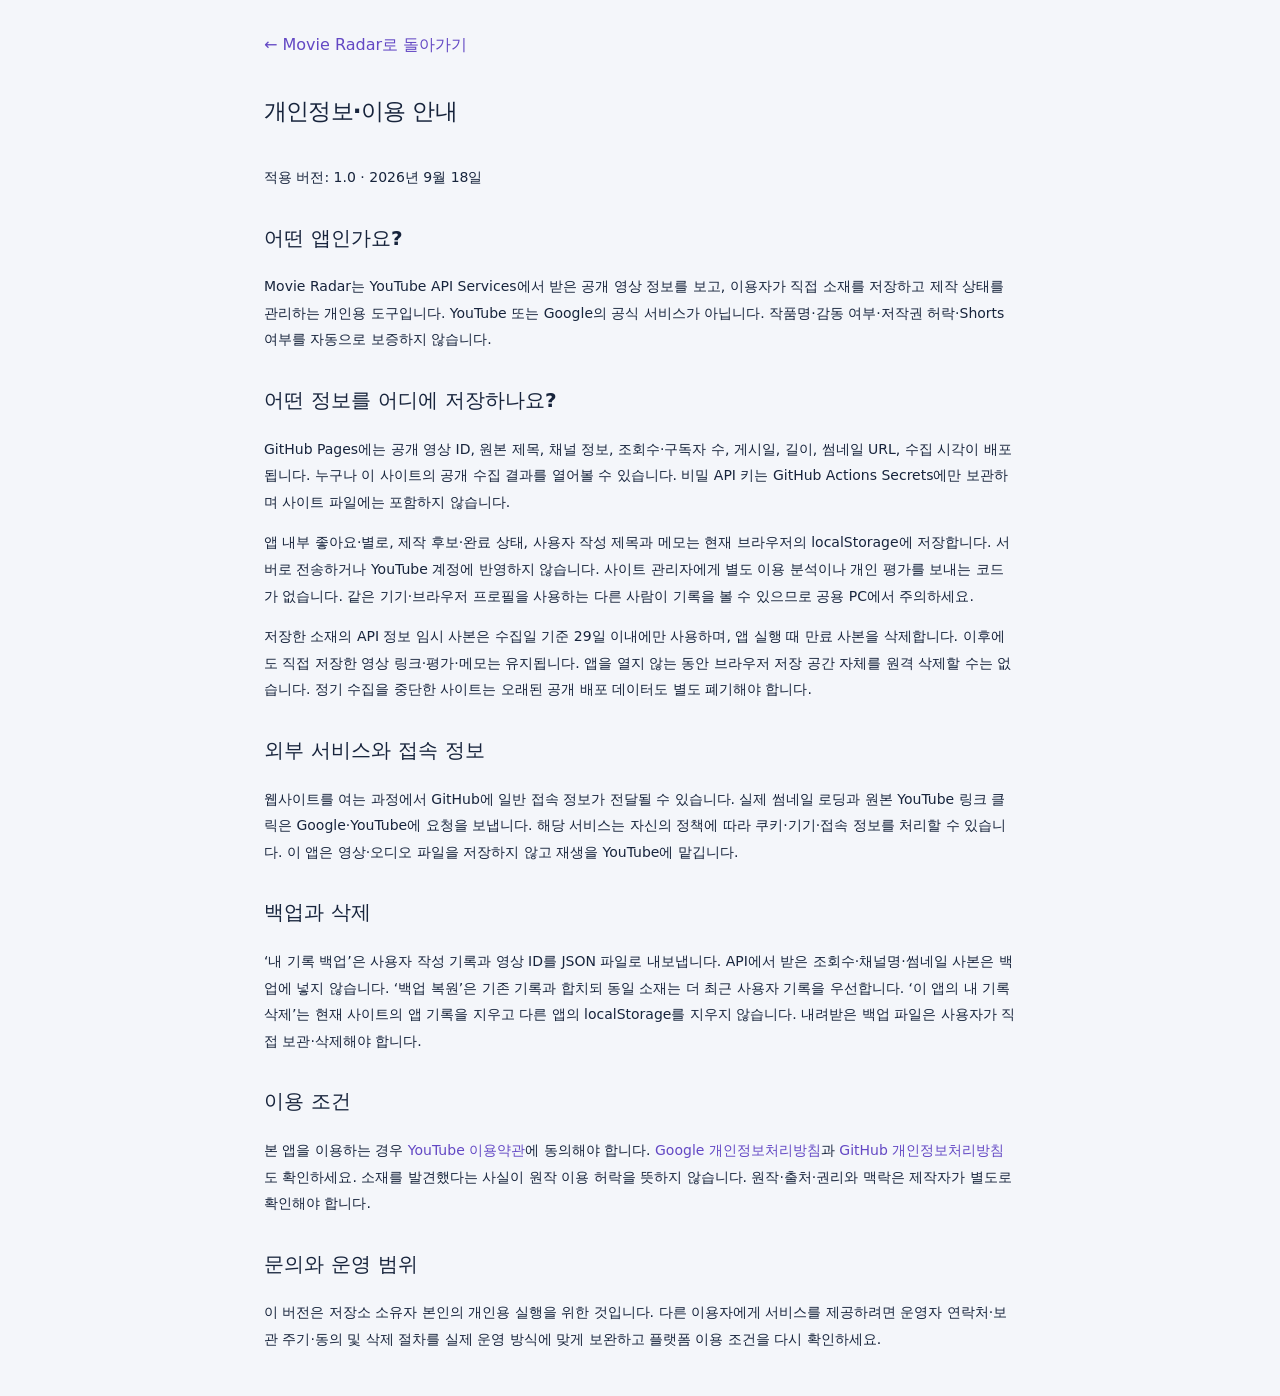
==== site/privacy.html @ 5ebae952 "Add files via upload" ====
<!doctype html><html lang="ko"><head><meta charset="utf-8"><meta name="viewport" content="width=device-width,initial-scale=1"><title>Movie Radar 개인정보·이용 안내</title><link rel="stylesheet" href="styles.css"></head><body><main class="privacy"><a href="./">← Movie Radar로 돌아가기</a><h1>개인정보·이용 안내</h1><p>적용 버전: 1.0 · 2026년 9월 18일</p><h2>어떤 앱인가요?</h2><p>Movie Radar는 YouTube API Services에서 받은 공개 영상 정보를 보고, 이용자가 직접 소재를 저장하고 제작 상태를 관리하는 개인용 도구입니다. YouTube 또는 Google의 공식 서비스가 아닙니다. 작품명·감동 여부·저작권 허락·Shorts 여부를 자동으로 보증하지 않습니다.</p><h2>어떤 정보를 어디에 저장하나요?</h2><p>GitHub Pages에는 공개 영상 ID, 원본 제목, 채널 정보, 조회수·구독자 수, 게시일, 길이, 썸네일 URL, 수집 시각이 배포됩니다. 누구나 이 사이트의 공개 수집 결과를 열어볼 수 있습니다. 비밀 API 키는 GitHub Actions Secrets에만 보관하며 사이트 파일에는 포함하지 않습니다.</p><p>앱 내부 좋아요·별로, 제작 후보·완료 상태, 사용자 작성 제목과 메모는 현재 브라우저의 localStorage에 저장합니다. 서버로 전송하거나 YouTube 계정에 반영하지 않습니다. 사이트 관리자에게 별도 이용 분석이나 개인 평가를 보내는 코드가 없습니다. 같은 기기·브라우저 프로필을 사용하는 다른 사람이 기록을 볼 수 있으므로 공용 PC에서 주의하세요.</p><p>저장한 소재의 API 정보 임시 사본은 수집일 기준 29일 이내에만 사용하며, 앱 실행 때 만료 사본을 삭제합니다. 이후에도 직접 저장한 영상 링크·평가·메모는 유지됩니다. 앱을 열지 않는 동안 브라우저 저장 공간 자체를 원격 삭제할 수는 없습니다. 정기 수집을 중단한 사이트는 오래된 공개 배포 데이터도 별도 폐기해야 합니다.</p><h2>외부 서비스와 접속 정보</h2><p>웹사이트를 여는 과정에서 GitHub에 일반 접속 정보가 전달될 수 있습니다. 실제 썸네일 로딩과 원본 YouTube 링크 클릭은 Google·YouTube에 요청을 보냅니다. 해당 서비스는 자신의 정책에 따라 쿠키·기기·접속 정보를 처리할 수 있습니다. 이 앱은 영상·오디오 파일을 저장하지 않고 재생을 YouTube에 맡깁니다.</p><h2>백업과 삭제</h2><p>‘내 기록 백업’은 사용자 작성 기록과 영상 ID를 JSON 파일로 내보냅니다. API에서 받은 조회수·채널명·썸네일 사본은 백업에 넣지 않습니다. ‘백업 복원’은 기존 기록과 합치되 동일 소재는 더 최근 사용자 기록을 우선합니다. ‘이 앱의 내 기록 삭제’는 현재 사이트의 앱 기록을 지우고 다른 앱의 localStorage를 지우지 않습니다. 내려받은 백업 파일은 사용자가 직접 보관·삭제해야 합니다.</p><h2>이용 조건</h2><p>본 앱을 이용하는 경우 <a href="https://www.youtube.com/t/terms">YouTube 이용약관</a>에 동의해야 합니다. <a href="https://policies.google.com/privacy">Google 개인정보처리방침</a>과 <a href="https://docs.github.com/en/site-policy/privacy-policies/github-general-privacy-statement">GitHub 개인정보처리방침</a>도 확인하세요. 소재를 발견했다는 사실이 원작 이용 허락을 뜻하지 않습니다. 원작·출처·권리와 맥락은 제작자가 별도로 확인해야 합니다.</p><h2>문의와 운영 범위</h2><p>이 버전은 저장소 소유자 본인의 개인용 실행을 위한 것입니다. 다른 이용자에게 서비스를 제공하려면 운영자 연락처·보관 주기·동의 및 삭제 절차를 실제 운영 방식에 맞게 보완하고 플랫폼 이용 조건을 다시 확인하세요.</p></main></body></html>
---- site/styles.css ----
:root{--ink:#17243c;--muted:#68758b;--line:#dee4ed;--bg:#f4f6fa;--purple:#7155d9;--dark:#15253b;--soft:#efeafb;--white:#fff;font-family:Inter,"Noto Sans KR","Malgun Gothic",system-ui,sans-serif;color:var(--ink);background:var(--bg);font-synthesis:none}*{box-sizing:border-box}body{margin:0}button,input,select,textarea{font:inherit}button,a,input,select,textarea{touch-action:manipulation}button{cursor:pointer;border:1px solid var(--line);background:white;border-radius:9px;padding:10px 14px;color:var(--ink);font-size:14px;font-weight:600}button:hover{border-color:var(--purple);background:#f5f1ff}button:focus-visible,a:focus-visible{outline:3px solid #b6a5f4;outline-offset:3px}button:disabled{cursor:not-allowed;opacity:.45}a{color:#6348c4;text-decoration:none}a:hover{text-decoration:underline}.primary{background:var(--purple);color:white;border-color:var(--purple)}.primary:hover{background:#6146c7;color:white}.quiet{background:transparent}.header{display:flex;justify-content:space-between;align-items:center;background:white;border-bottom:1px solid var(--line);padding:22px max(24px,calc((100vw - 1220px)/2));gap:16px}.brand{display:flex;gap:13px;align-items:center}.brandmark{font-size:27px;font-weight:900;color:var(--purple);letter-spacing:-3px;padding:10px;border-radius:12px;background:var(--soft)}.brandmark span{color:var(--ink)}h1{font-size:23px;margin:0;letter-spacing:-.8px}.brand p{font-size:12px;margin:4px 0 0;color:var(--muted)}.header-actions{display:flex;gap:12px;align-items:center}.pill{background:var(--soft);color:#6348c4;border-radius:30px;padding:7px 11px;font-size:12px;font-weight:700}.pill.live{background:#e6f5ee;color:#28624c}main{max-width:1268px;margin:0 auto;padding:30px 24px}.hero{display:flex;justify-content:space-between;align-items:center;background:var(--dark);color:white;padding:34px 36px;border-radius:18px;gap:24px}.eyebrow{font-size:11px;color:#c3b3fa;letter-spacing:2px;margin:0 0 13px;font-weight:700}.hero h2{font-size:30px;letter-spacing:-1px;margin:0 0 10px}.hero p:not(.eyebrow){color:#cbd4e4;font-size:14px;line-height:1.7;margin:0}.hero-note{border-left:1px solid #506076;padding-left:30px;min-width:235px;font-size:14px}.hero-note strong,.hero-note span{display:block}.hero-note span{color:#bfcce0;font-size:12px;margin-top:9px}.notice{font-size:13px;line-height:1.6;background:#fff5df;color:#715820;border:1px solid #efdfb5;border-radius:10px;padding:12px 16px;margin:18px 0}.notice:empty{display:none}.notice.error{background:#fff0f0;color:#9a3232;border-color:#f0caca}.tabs{display:flex;gap:8px;margin-top:26px;border-bottom:1px solid var(--line);overflow-x:auto;padding-bottom:14px}.tabs button{border:none;background:transparent;white-space:nowrap}.tabs button.active{background:var(--soft);color:#6244c0}.tabs b{display:inline-block;background:white;border-radius:20px;padding:2px 7px;margin-left:5px;font-size:12px}.toolbar{display:flex;align-items:end;gap:10px;flex-wrap:wrap;margin:22px 0}.toolbar label{font-size:11px;color:var(--muted)}.toolbar select{display:block;background:white;border:1px solid var(--line);border-radius:9px;padding:11px 9px;margin-top:5px;color:var(--ink);font-size:13px;height:42px}.search{flex:1;min-width:210px}.search input{width:100%;border:1px solid var(--line);border-radius:9px;background:white;padding:13px 14px;font-size:13px;height:42px}.toolbar button{height:42px}.sectionline{display:flex;align-items:center;justify-content:space-between;margin:24px 0 14px;gap:15px}.sectionline h3{font-size:17px;margin:0}.sectionline span{font-size:12px;color:var(--muted)}.grid{display:grid;grid-template-columns:repeat(3,minmax(0,1fr));gap:16px}.card{background:white;border:1px solid var(--line);border-radius:14px;overflow:hidden;min-width:0}.thumb{width:100%;aspect-ratio:16/9;display:flex;align-items:center;justify-content:center;background:#e7ebf2;position:relative}.thumb img{width:100%;height:100%;object-fit:contain}.thumb.empty{color:#697991;padding:20px;text-align:center;font-size:13px}.demo-art{width:100%;height:100%;display:flex;flex-direction:column;align-items:center;justify-content:center;background:#eae5f7;color:#705795;gap:13px}.demo-art b{font-size:44px;font-weight:400}.demo-art span{font-size:12px;letter-spacing:3px}.body{padding:18px}.meta{font-size:11px;color:var(--muted);display:flex;justify-content:space-between;gap:12px;align-items:start;margin-bottom:9px}.card h4{font-size:16px;line-height:1.55;margin:0 0 14px;overflow-wrap:anywhere}.stats{display:grid;grid-template-columns:repeat(3,1fr);gap:7px;border-top:1px solid #edf0f5;border-bottom:1px solid #edf0f5;padding:13px 0;margin-bottom:12px}.stats span{font-size:10px;color:var(--muted);display:block;line-height:1.6}.stats strong{font-size:16px;display:block;margin-top:2px;letter-spacing:-.5px}.reason{color:#7a6a93;background:#f6f3fb;padding:8px 10px;border-radius:7px;font-size:11px;line-height:1.6;margin:0 0 12px;overflow-wrap:anywhere}.mynote{border-left:3px solid #c3b2eb;padding-left:10px;white-space:pre-wrap;color:#54637a;font-size:12px;line-height:1.6;margin:10px 0}.card .buttons{display:flex;flex-wrap:wrap;gap:7px;align-items:center}.buttons button,.buttons a{font-size:12px;padding:9px 11px}.open-link{display:inline-block;border:1px solid var(--line);border-radius:8px;color:var(--ink)}.open-link:hover{background:#f5f1ff;text-decoration:none}.buttons .like{background:var(--soft);border-color:#dcd2f5;color:#6547c0}.subbuttons{margin-top:10px;display:flex;gap:12px;flex-wrap:wrap}.subbuttons button,.link{border:0;background:transparent;color:#7a8292;font-size:11px;padding:2px}.danger{color:#a74b4b}.review .card{display:grid;grid-template-columns:minmax(280px,42%) 1fr;max-width:950px;margin:auto}.review .thumb{aspect-ratio:9/12;height:100%;min-height:330px}.review .body{padding:28px}.review h4{font-size:23px;margin-top:10px}.review .stats strong{font-size:21px}.review .buttons button,.review .buttons a{font-size:14px;padding:12px}.review .stats{margin:20px 0}.review .reason{font-size:12px}.review .meta{font-size:12px}.empty-state{border:1px dashed #cdd5e1;background:white;padding:52px 24px;text-align:center;border-radius:14px;color:var(--muted)}.empty-state h3{color:var(--ink);font-size:20px}.pager{display:flex;gap:12px;justify-content:center;align-items:center;margin:25px 0;flex-wrap:wrap}.pager span{font-size:12px;color:var(--muted)}.storagebar{border-top:1px solid var(--line);border-bottom:1px solid var(--line);display:flex;justify-content:space-between;align-items:center;gap:18px;padding:23px 0;margin-top:32px}.storagebar strong{font-size:13px}.storagebar p{font-size:12px;color:var(--muted);margin:7px 0 0}.storagebar button{font-size:12px}.storagebar>div:last-child{display:flex;gap:8px;flex-shrink:0}footer{font-size:11px;color:var(--muted);line-height:1.8;padding:20px 0}footer p{margin:7px 0}footer a{color:#667389}.toast{position:fixed;bottom:24px;left:50%;transform:translateX(-50%);padding:15px 24px;background:var(--ink);color:white;box-shadow:0 8px 30px #0002;border-radius:12px;font-size:14px;z-index:100;max-width:90vw}.toast button{margin-left:12px;padding:5px 8px;font-size:12px}dialog{border:1px solid var(--line);border-radius:18px;max-width:min(530px,94vw);width:530px;padding:28px;color:var(--ink)}dialog::backdrop{background:#10203888}dialog h2{font-size:22px;margin-top:0}dialog p{font-size:13px;line-height:1.8;color:var(--muted)}dialog label{display:block;font-size:13px;margin:18px 0}dialog input,dialog textarea{display:block;width:100%;border:1px solid var(--line);border-radius:9px;padding:12px;margin-top:8px;resize:vertical;color:var(--ink);background:#fafbfe}.dialogbuttons{display:flex;justify-content:flex-end;gap:8px;margin-top:18px}.sr{position:absolute;clip:rect(0,0,0,0);width:1px;height:1px;overflow:hidden}.privacy{max-width:800px;line-height:1.9}.privacy h1{margin:30px 0}.privacy h2{font-size:20px;margin-top:28px}.privacy li,.privacy p{font-size:14px}@media(max-width:920px){.grid{grid-template-columns:repeat(2,minmax(0,1fr))}.hero-note{display:none}.review .card{grid-template-columns:minmax(220px,38%) 1fr}.review .body{padding:22px}.review h4{font-size:20px}}@media(max-width:630px){.header{padding:17px 16px;align-items:start}.header-actions{flex-direction:column;gap:6px;align-items:end}.header-actions button{font-size:11px;padding:7px}.brand p{font-size:10px}h1{font-size:20px}main{padding:18px 14px}.hero{padding:25px 22px}.hero h2{font-size:25px}.hero p:not(.eyebrow){font-size:12px}.grid{grid-template-columns:1fr}.review .card{display:block}.review .thumb{aspect-ratio:16/9;min-height:0;height:auto}.review .body{padding:18px}.review h4{font-size:19px}.toolbar{gap:8px}.search{flex-basis:100%}.toolbar button{font-size:12px}.storagebar{flex-direction:column;align-items:start}.sectionline{align-items:start}.sectionline span{text-align:right}.pager button{font-size:12px}.tabs button{font-size:13px;padding:10px}.notice{font-size:12px}.stats strong{font-size:18px}}
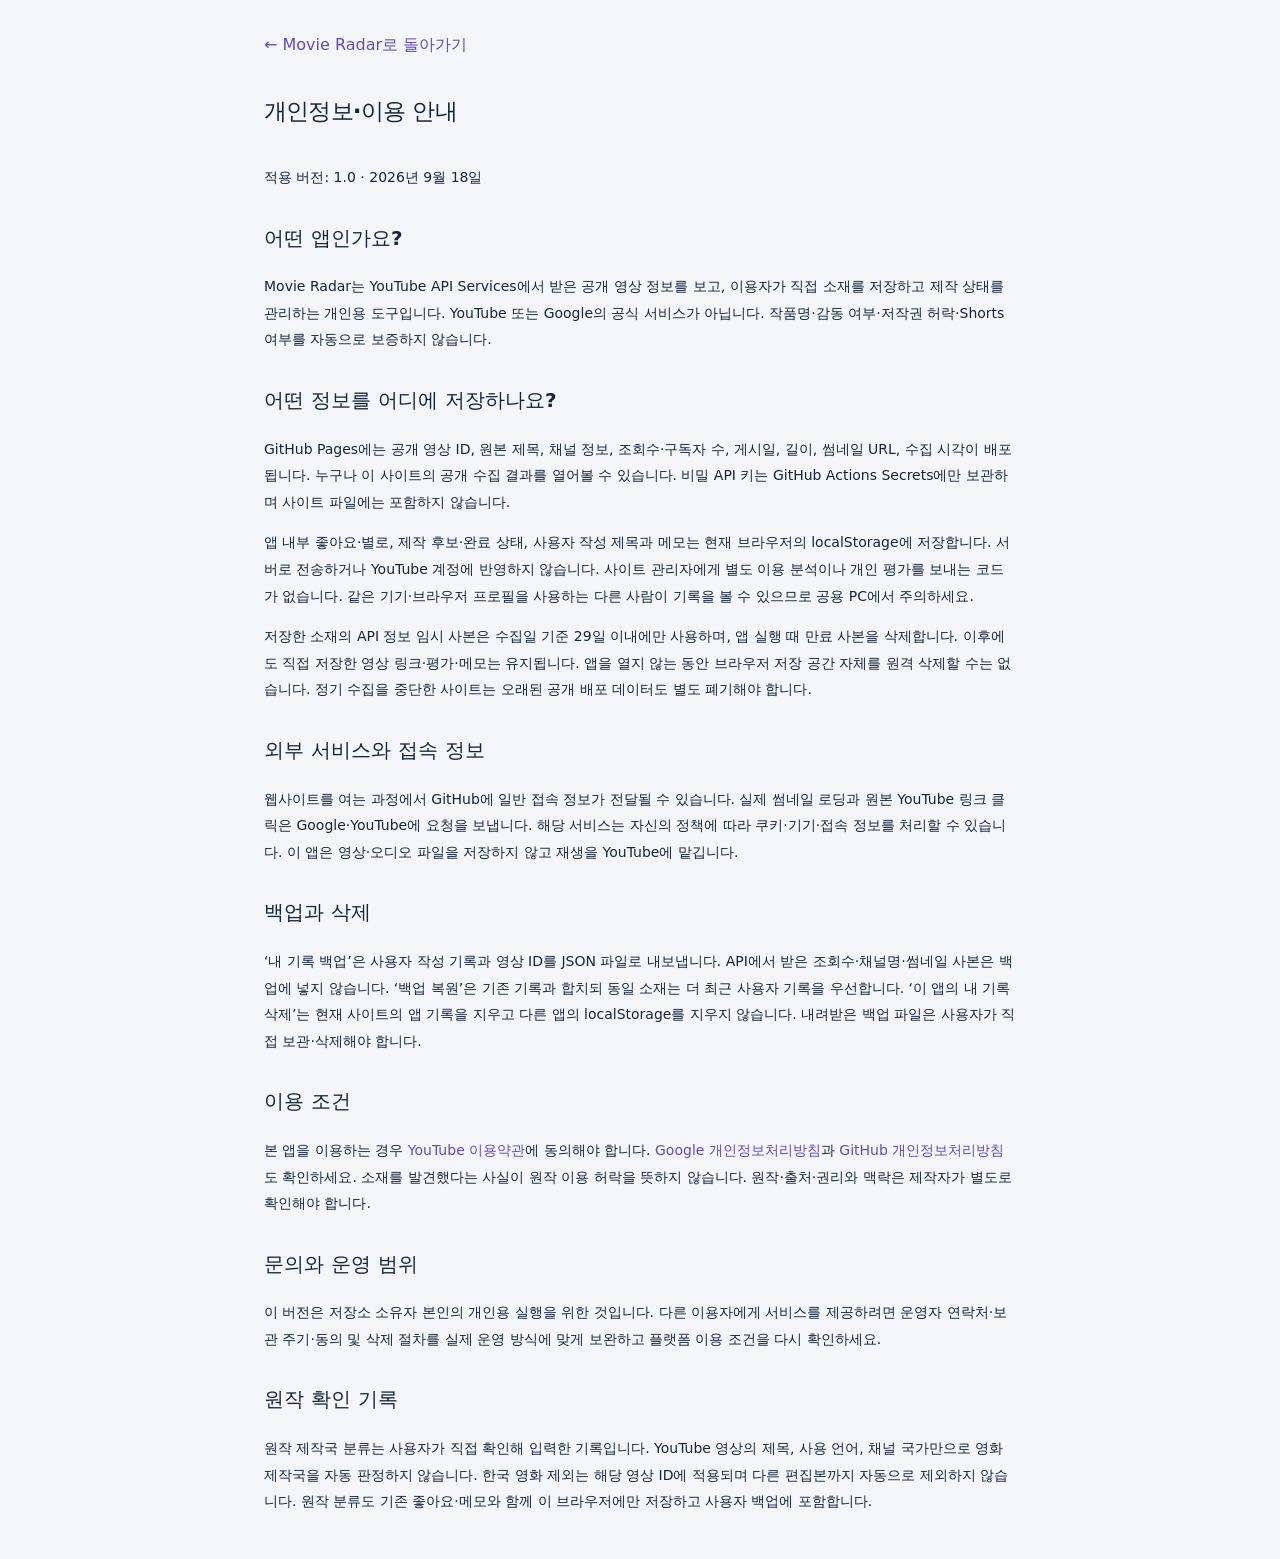
==== commit c6b25db1: "Update multilingual search and original review" ====
--- a/site/privacy.html
+++ b/site/privacy.html
@@ -1 +1 @@
-<!doctype html><html lang="ko"><head><meta charset="utf-8"><meta name="viewport" content="width=device-width,initial-scale=1"><title>Movie Radar 개인정보·이용 안내</title><link rel="stylesheet" href="styles.css"></head><body><main class="privacy"><a href="./">← Movie Radar로 돌아가기</a><h1>개인정보·이용 안내</h1><p>적용 버전: 1.0 · 2026년 9월 18일</p><h2>어떤 앱인가요?</h2><p>Movie Radar는 YouTube API Services에서 받은 공개 영상 정보를 보고, 이용자가 직접 소재를 저장하고 제작 상태를 관리하는 개인용 도구입니다. YouTube 또는 Google의 공식 서비스가 아닙니다. 작품명·감동 여부·저작권 허락·Shorts 여부를 자동으로 보증하지 않습니다.</p><h2>어떤 정보를 어디에 저장하나요?</h2><p>GitHub Pages에는 공개 영상 ID, 원본 제목, 채널 정보, 조회수·구독자 수, 게시일, 길이, 썸네일 URL, 수집 시각이 배포됩니다. 누구나 이 사이트의 공개 수집 결과를 열어볼 수 있습니다. 비밀 API 키는 GitHub Actions Secrets에만 보관하며 사이트 파일에는 포함하지 않습니다.</p><p>앱 내부 좋아요·별로, 제작 후보·완료 상태, 사용자 작성 제목과 메모는 현재 브라우저의 localStorage에 저장합니다. 서버로 전송하거나 YouTube 계정에 반영하지 않습니다. 사이트 관리자에게 별도 이용 분석이나 개인 평가를 보내는 코드가 없습니다. 같은 기기·브라우저 프로필을 사용하는 다른 사람이 기록을 볼 수 있으므로 공용 PC에서 주의하세요.</p><p>저장한 소재의 API 정보 임시 사본은 수집일 기준 29일 이내에만 사용하며, 앱 실행 때 만료 사본을 삭제합니다. 이후에도 직접 저장한 영상 링크·평가·메모는 유지됩니다. 앱을 열지 않는 동안 브라우저 저장 공간 자체를 원격 삭제할 수는 없습니다. 정기 수집을 중단한 사이트는 오래된 공개 배포 데이터도 별도 폐기해야 합니다.</p><h2>외부 서비스와 접속 정보</h2><p>웹사이트를 여는 과정에서 GitHub에 일반 접속 정보가 전달될 수 있습니다. 실제 썸네일 로딩과 원본 YouTube 링크 클릭은 Google·YouTube에 요청을 보냅니다. 해당 서비스는 자신의 정책에 따라 쿠키·기기·접속 정보를 처리할 수 있습니다. 이 앱은 영상·오디오 파일을 저장하지 않고 재생을 YouTube에 맡깁니다.</p><h2>백업과 삭제</h2><p>‘내 기록 백업’은 사용자 작성 기록과 영상 ID를 JSON 파일로 내보냅니다. API에서 받은 조회수·채널명·썸네일 사본은 백업에 넣지 않습니다. ‘백업 복원’은 기존 기록과 합치되 동일 소재는 더 최근 사용자 기록을 우선합니다. ‘이 앱의 내 기록 삭제’는 현재 사이트의 앱 기록을 지우고 다른 앱의 localStorage를 지우지 않습니다. 내려받은 백업 파일은 사용자가 직접 보관·삭제해야 합니다.</p><h2>이용 조건</h2><p>본 앱을 이용하는 경우 <a href="https://www.youtube.com/t/terms">YouTube 이용약관</a>에 동의해야 합니다. <a href="https://policies.google.com/privacy">Google 개인정보처리방침</a>과 <a href="https://docs.github.com/en/site-policy/privacy-policies/github-general-privacy-statement">GitHub 개인정보처리방침</a>도 확인하세요. 소재를 발견했다는 사실이 원작 이용 허락을 뜻하지 않습니다. 원작·출처·권리와 맥락은 제작자가 별도로 확인해야 합니다.</p><h2>문의와 운영 범위</h2><p>이 버전은 저장소 소유자 본인의 개인용 실행을 위한 것입니다. 다른 이용자에게 서비스를 제공하려면 운영자 연락처·보관 주기·동의 및 삭제 절차를 실제 운영 방식에 맞게 보완하고 플랫폼 이용 조건을 다시 확인하세요.</p></main></body></html>
+<!doctype html><html lang="ko"><head><meta charset="utf-8"><meta name="viewport" content="width=device-width,initial-scale=1"><title>Movie Radar 개인정보·이용 안내</title><link rel="stylesheet" href="styles.css"></head><body><main class="privacy"><a href="./">← Movie Radar로 돌아가기</a><h1>개인정보·이용 안내</h1><p>적용 버전: 1.0 · 2026년 9월 18일</p><h2>어떤 앱인가요?</h2><p>Movie Radar는 YouTube API Services에서 받은 공개 영상 정보를 보고, 이용자가 직접 소재를 저장하고 제작 상태를 관리하는 개인용 도구입니다. YouTube 또는 Google의 공식 서비스가 아닙니다. 작품명·감동 여부·저작권 허락·Shorts 여부를 자동으로 보증하지 않습니다.</p><h2>어떤 정보를 어디에 저장하나요?</h2><p>GitHub Pages에는 공개 영상 ID, 원본 제목, 채널 정보, 조회수·구독자 수, 게시일, 길이, 썸네일 URL, 수집 시각이 배포됩니다. 누구나 이 사이트의 공개 수집 결과를 열어볼 수 있습니다. 비밀 API 키는 GitHub Actions Secrets에만 보관하며 사이트 파일에는 포함하지 않습니다.</p><p>앱 내부 좋아요·별로, 제작 후보·완료 상태, 사용자 작성 제목과 메모는 현재 브라우저의 localStorage에 저장합니다. 서버로 전송하거나 YouTube 계정에 반영하지 않습니다. 사이트 관리자에게 별도 이용 분석이나 개인 평가를 보내는 코드가 없습니다. 같은 기기·브라우저 프로필을 사용하는 다른 사람이 기록을 볼 수 있으므로 공용 PC에서 주의하세요.</p><p>저장한 소재의 API 정보 임시 사본은 수집일 기준 29일 이내에만 사용하며, 앱 실행 때 만료 사본을 삭제합니다. 이후에도 직접 저장한 영상 링크·평가·메모는 유지됩니다. 앱을 열지 않는 동안 브라우저 저장 공간 자체를 원격 삭제할 수는 없습니다. 정기 수집을 중단한 사이트는 오래된 공개 배포 데이터도 별도 폐기해야 합니다.</p><h2>외부 서비스와 접속 정보</h2><p>웹사이트를 여는 과정에서 GitHub에 일반 접속 정보가 전달될 수 있습니다. 실제 썸네일 로딩과 원본 YouTube 링크 클릭은 Google·YouTube에 요청을 보냅니다. 해당 서비스는 자신의 정책에 따라 쿠키·기기·접속 정보를 처리할 수 있습니다. 이 앱은 영상·오디오 파일을 저장하지 않고 재생을 YouTube에 맡깁니다.</p><h2>백업과 삭제</h2><p>‘내 기록 백업’은 사용자 작성 기록과 영상 ID를 JSON 파일로 내보냅니다. API에서 받은 조회수·채널명·썸네일 사본은 백업에 넣지 않습니다. ‘백업 복원’은 기존 기록과 합치되 동일 소재는 더 최근 사용자 기록을 우선합니다. ‘이 앱의 내 기록 삭제’는 현재 사이트의 앱 기록을 지우고 다른 앱의 localStorage를 지우지 않습니다. 내려받은 백업 파일은 사용자가 직접 보관·삭제해야 합니다.</p><h2>이용 조건</h2><p>본 앱을 이용하는 경우 <a href="https://www.youtube.com/t/terms">YouTube 이용약관</a>에 동의해야 합니다. <a href="https://policies.google.com/privacy">Google 개인정보처리방침</a>과 <a href="https://docs.github.com/en/site-policy/privacy-policies/github-general-privacy-statement">GitHub 개인정보처리방침</a>도 확인하세요. 소재를 발견했다는 사실이 원작 이용 허락을 뜻하지 않습니다. 원작·출처·권리와 맥락은 제작자가 별도로 확인해야 합니다.</p><h2>문의와 운영 범위</h2><p>이 버전은 저장소 소유자 본인의 개인용 실행을 위한 것입니다. 다른 이용자에게 서비스를 제공하려면 운영자 연락처·보관 주기·동의 및 삭제 절차를 실제 운영 방식에 맞게 보완하고 플랫폼 이용 조건을 다시 확인하세요.</p><h2>원작 확인 기록</h2><p>원작 제작국 분류는 사용자가 직접 확인해 입력한 기록입니다. YouTube 영상의 제목, 사용 언어, 채널 국가만으로 영화 제작국을 자동 판정하지 않습니다. 한국 영화 제외는 해당 영상 ID에 적용되며 다른 편집본까지 자동으로 제외하지 않습니다. 원작 분류도 기존 좋아요·메모와 함께 이 브라우저에만 저장하고 사용자 백업에 포함합니다.</p></main></body></html>
--- a/site/styles.css
+++ b/site/styles.css
@@ -1 +1,7 @@
 :root{--ink:#17243c;--muted:#68758b;--line:#dee4ed;--bg:#f4f6fa;--purple:#7155d9;--dark:#15253b;--soft:#efeafb;--white:#fff;font-family:Inter,"Noto Sans KR","Malgun Gothic",system-ui,sans-serif;color:var(--ink);background:var(--bg);font-synthesis:none}*{box-sizing:border-box}body{margin:0}button,input,select,textarea{font:inherit}button,a,input,select,textarea{touch-action:manipulation}button{cursor:pointer;border:1px solid var(--line);background:white;border-radius:9px;padding:10px 14px;color:var(--ink);font-size:14px;font-weight:600}button:hover{border-color:var(--purple);background:#f5f1ff}button:focus-visible,a:focus-visible{outline:3px solid #b6a5f4;outline-offset:3px}button:disabled{cursor:not-allowed;opacity:.45}a{color:#6348c4;text-decoration:none}a:hover{text-decoration:underline}.primary{background:var(--purple);color:white;border-color:var(--purple)}.primary:hover{background:#6146c7;color:white}.quiet{background:transparent}.header{display:flex;justify-content:space-between;align-items:center;background:white;border-bottom:1px solid var(--line);padding:22px max(24px,calc((100vw - 1220px)/2));gap:16px}.brand{display:flex;gap:13px;align-items:center}.brandmark{font-size:27px;font-weight:900;color:var(--purple);letter-spacing:-3px;padding:10px;border-radius:12px;background:var(--soft)}.brandmark span{color:var(--ink)}h1{font-size:23px;margin:0;letter-spacing:-.8px}.brand p{font-size:12px;margin:4px 0 0;color:var(--muted)}.header-actions{display:flex;gap:12px;align-items:center}.pill{background:var(--soft);color:#6348c4;border-radius:30px;padding:7px 11px;font-size:12px;font-weight:700}.pill.live{background:#e6f5ee;color:#28624c}main{max-width:1268px;margin:0 auto;padding:30px 24px}.hero{display:flex;justify-content:space-between;align-items:center;background:var(--dark);color:white;padding:34px 36px;border-radius:18px;gap:24px}.eyebrow{font-size:11px;color:#c3b3fa;letter-spacing:2px;margin:0 0 13px;font-weight:700}.hero h2{font-size:30px;letter-spacing:-1px;margin:0 0 10px}.hero p:not(.eyebrow){color:#cbd4e4;font-size:14px;line-height:1.7;margin:0}.hero-note{border-left:1px solid #506076;padding-left:30px;min-width:235px;font-size:14px}.hero-note strong,.hero-note span{display:block}.hero-note span{color:#bfcce0;font-size:12px;margin-top:9px}.notice{font-size:13px;line-height:1.6;background:#fff5df;color:#715820;border:1px solid #efdfb5;border-radius:10px;padding:12px 16px;margin:18px 0}.notice:empty{display:none}.notice.error{background:#fff0f0;color:#9a3232;border-color:#f0caca}.tabs{display:flex;gap:8px;margin-top:26px;border-bottom:1px solid var(--line);overflow-x:auto;padding-bottom:14px}.tabs button{border:none;background:transparent;white-space:nowrap}.tabs button.active{background:var(--soft);color:#6244c0}.tabs b{display:inline-block;background:white;border-radius:20px;padding:2px 7px;margin-left:5px;font-size:12px}.toolbar{display:flex;align-items:end;gap:10px;flex-wrap:wrap;margin:22px 0}.toolbar label{font-size:11px;color:var(--muted)}.toolbar select{display:block;background:white;border:1px solid var(--line);border-radius:9px;padding:11px 9px;margin-top:5px;color:var(--ink);font-size:13px;height:42px}.search{flex:1;min-width:210px}.search input{width:100%;border:1px solid var(--line);border-radius:9px;background:white;padding:13px 14px;font-size:13px;height:42px}.toolbar button{height:42px}.sectionline{display:flex;align-items:center;justify-content:space-between;margin:24px 0 14px;gap:15px}.sectionline h3{font-size:17px;margin:0}.sectionline span{font-size:12px;color:var(--muted)}.grid{display:grid;grid-template-columns:repeat(3,minmax(0,1fr));gap:16px}.card{background:white;border:1px solid var(--line);border-radius:14px;overflow:hidden;min-width:0}.thumb{width:100%;aspect-ratio:16/9;display:flex;align-items:center;justify-content:center;background:#e7ebf2;position:relative}.thumb img{width:100%;height:100%;object-fit:contain}.thumb.empty{color:#697991;padding:20px;text-align:center;font-size:13px}.demo-art{width:100%;height:100%;display:flex;flex-direction:column;align-items:center;justify-content:center;background:#eae5f7;color:#705795;gap:13px}.demo-art b{font-size:44px;font-weight:400}.demo-art span{font-size:12px;letter-spacing:3px}.body{padding:18px}.meta{font-size:11px;color:var(--muted);display:flex;justify-content:space-between;gap:12px;align-items:start;margin-bottom:9px}.card h4{font-size:16px;line-height:1.55;margin:0 0 14px;overflow-wrap:anywhere}.stats{display:grid;grid-template-columns:repeat(3,1fr);gap:7px;border-top:1px solid #edf0f5;border-bottom:1px solid #edf0f5;padding:13px 0;margin-bottom:12px}.stats span{font-size:10px;color:var(--muted);display:block;line-height:1.6}.stats strong{font-size:16px;display:block;margin-top:2px;letter-spacing:-.5px}.reason{color:#7a6a93;background:#f6f3fb;padding:8px 10px;border-radius:7px;font-size:11px;line-height:1.6;margin:0 0 12px;overflow-wrap:anywhere}.mynote{border-left:3px solid #c3b2eb;padding-left:10px;white-space:pre-wrap;color:#54637a;font-size:12px;line-height:1.6;margin:10px 0}.card .buttons{display:flex;flex-wrap:wrap;gap:7px;align-items:center}.buttons button,.buttons a{font-size:12px;padding:9px 11px}.open-link{display:inline-block;border:1px solid var(--line);border-radius:8px;color:var(--ink)}.open-link:hover{background:#f5f1ff;text-decoration:none}.buttons .like{background:var(--soft);border-color:#dcd2f5;color:#6547c0}.subbuttons{margin-top:10px;display:flex;gap:12px;flex-wrap:wrap}.subbuttons button,.link{border:0;background:transparent;color:#7a8292;font-size:11px;padding:2px}.danger{color:#a74b4b}.review .card{display:grid;grid-template-columns:minmax(280px,42%) 1fr;max-width:950px;margin:auto}.review .thumb{aspect-ratio:9/12;height:100%;min-height:330px}.review .body{padding:28px}.review h4{font-size:23px;margin-top:10px}.review .stats strong{font-size:21px}.review .buttons button,.review .buttons a{font-size:14px;padding:12px}.review .stats{margin:20px 0}.review .reason{font-size:12px}.review .meta{font-size:12px}.empty-state{border:1px dashed #cdd5e1;background:white;padding:52px 24px;text-align:center;border-radius:14px;color:var(--muted)}.empty-state h3{color:var(--ink);font-size:20px}.pager{display:flex;gap:12px;justify-content:center;align-items:center;margin:25px 0;flex-wrap:wrap}.pager span{font-size:12px;color:var(--muted)}.storagebar{border-top:1px solid var(--line);border-bottom:1px solid var(--line);display:flex;justify-content:space-between;align-items:center;gap:18px;padding:23px 0;margin-top:32px}.storagebar strong{font-size:13px}.storagebar p{font-size:12px;color:var(--muted);margin:7px 0 0}.storagebar button{font-size:12px}.storagebar>div:last-child{display:flex;gap:8px;flex-shrink:0}footer{font-size:11px;color:var(--muted);line-height:1.8;padding:20px 0}footer p{margin:7px 0}footer a{color:#667389}.toast{position:fixed;bottom:24px;left:50%;transform:translateX(-50%);padding:15px 24px;background:var(--ink);color:white;box-shadow:0 8px 30px #0002;border-radius:12px;font-size:14px;z-index:100;max-width:90vw}.toast button{margin-left:12px;padding:5px 8px;font-size:12px}dialog{border:1px solid var(--line);border-radius:18px;max-width:min(530px,94vw);width:530px;padding:28px;color:var(--ink)}dialog::backdrop{background:#10203888}dialog h2{font-size:22px;margin-top:0}dialog p{font-size:13px;line-height:1.8;color:var(--muted)}dialog label{display:block;font-size:13px;margin:18px 0}dialog input,dialog textarea{display:block;width:100%;border:1px solid var(--line);border-radius:9px;padding:12px;margin-top:8px;resize:vertical;color:var(--ink);background:#fafbfe}.dialogbuttons{display:flex;justify-content:flex-end;gap:8px;margin-top:18px}.sr{position:absolute;clip:rect(0,0,0,0);width:1px;height:1px;overflow:hidden}.privacy{max-width:800px;line-height:1.9}.privacy h1{margin:30px 0}.privacy h2{font-size:20px;margin-top:28px}.privacy li,.privacy p{font-size:14px}@media(max-width:920px){.grid{grid-template-columns:repeat(2,minmax(0,1fr))}.hero-note{display:none}.review .card{grid-template-columns:minmax(220px,38%) 1fr}.review .body{padding:22px}.review h4{font-size:20px}}@media(max-width:630px){.header{padding:17px 16px;align-items:start}.header-actions{flex-direction:column;gap:6px;align-items:end}.header-actions button{font-size:11px;padding:7px}.brand p{font-size:10px}h1{font-size:20px}main{padding:18px 14px}.hero{padding:25px 22px}.hero h2{font-size:25px}.hero p:not(.eyebrow){font-size:12px}.grid{grid-template-columns:1fr}.review .card{display:block}.review .thumb{aspect-ratio:16/9;min-height:0;height:auto}.review .body{padding:18px}.review h4{font-size:19px}.toolbar{gap:8px}.search{flex-basis:100%}.toolbar button{font-size:12px}.storagebar{flex-direction:column;align-items:start}.sectionline{align-items:start}.sectionline span{text-align:right}.pager button{font-size:12px}.tabs button{font-size:13px;padding:10px}.notice{font-size:12px}.stats strong{font-size:18px}}
+
+/* v1.1: explicit original-country review */
+.origin-box{border:1px solid #ead9ab;background:#fffaf0;border-radius:8px;padding:10px 12px;margin:12px 0;line-height:1.5;font-size:12px}
+.origin-box strong{display:block}.origin-box p{margin:5px 0;color:#68758b}
+.origin-box.non_korean{border-color:#b7d8c8;background:#f0f9f4}.origin-box.korean{border-color:#e5babb;background:#fff5f5}
+.origin-actions{display:flex;gap:7px;flex-wrap:wrap;margin-top:7px}.origin-actions button{font-size:11px;padding:7px 9px}
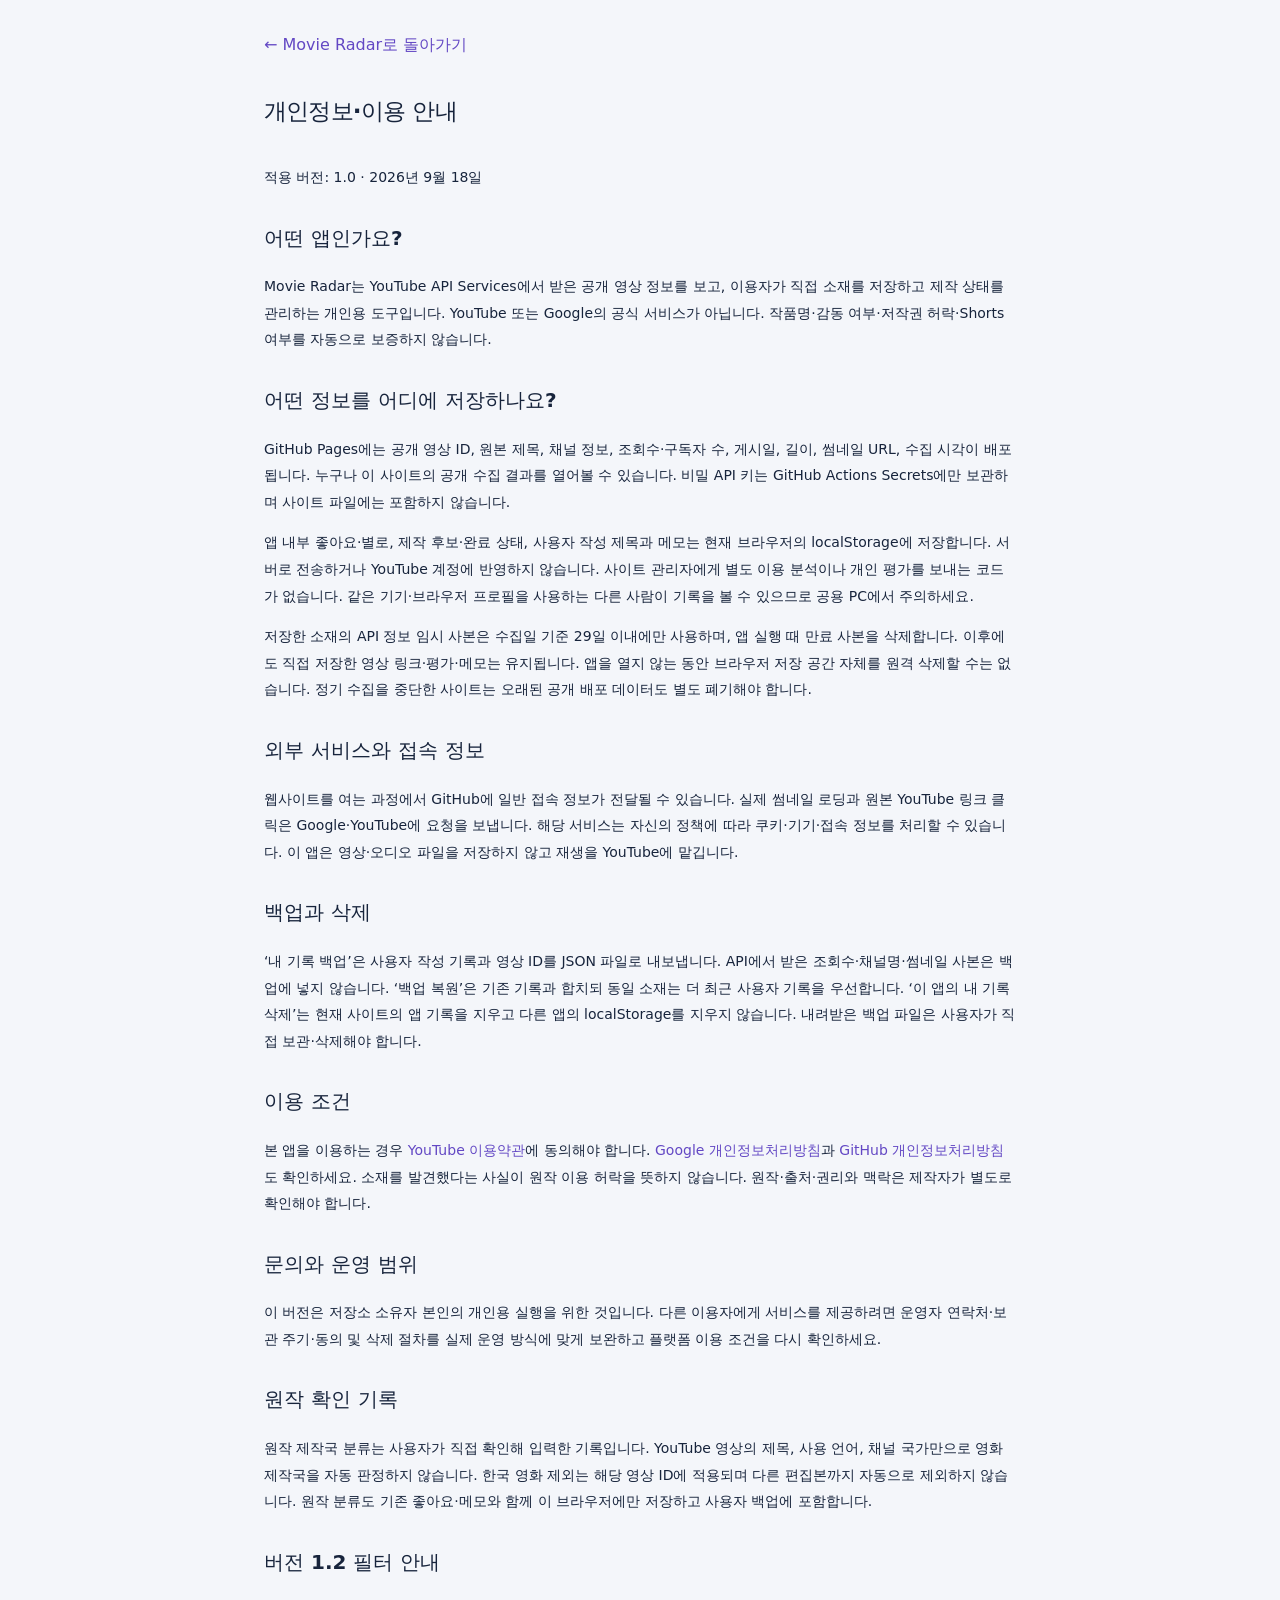
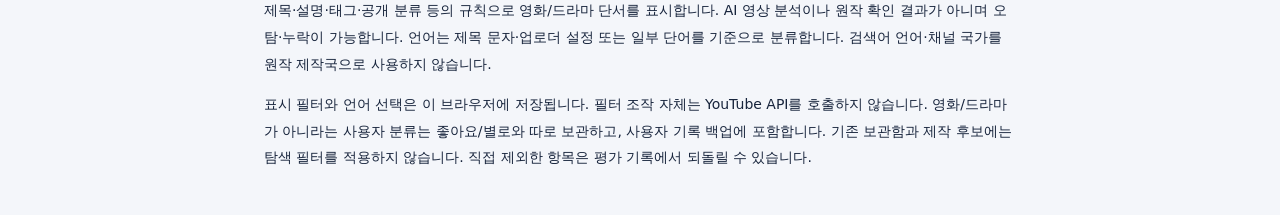
==== commit 2e20bfbc: "Update Movie Radar to 1.2 filters" ====
--- a/site/privacy.html
+++ b/site/privacy.html
@@ -1 +1 @@
-<!doctype html><html lang="ko"><head><meta charset="utf-8"><meta name="viewport" content="width=device-width,initial-scale=1"><title>Movie Radar 개인정보·이용 안내</title><link rel="stylesheet" href="styles.css"></head><body><main class="privacy"><a href="./">← Movie Radar로 돌아가기</a><h1>개인정보·이용 안내</h1><p>적용 버전: 1.0 · 2026년 9월 18일</p><h2>어떤 앱인가요?</h2><p>Movie Radar는 YouTube API Services에서 받은 공개 영상 정보를 보고, 이용자가 직접 소재를 저장하고 제작 상태를 관리하는 개인용 도구입니다. YouTube 또는 Google의 공식 서비스가 아닙니다. 작품명·감동 여부·저작권 허락·Shorts 여부를 자동으로 보증하지 않습니다.</p><h2>어떤 정보를 어디에 저장하나요?</h2><p>GitHub Pages에는 공개 영상 ID, 원본 제목, 채널 정보, 조회수·구독자 수, 게시일, 길이, 썸네일 URL, 수집 시각이 배포됩니다. 누구나 이 사이트의 공개 수집 결과를 열어볼 수 있습니다. 비밀 API 키는 GitHub Actions Secrets에만 보관하며 사이트 파일에는 포함하지 않습니다.</p><p>앱 내부 좋아요·별로, 제작 후보·완료 상태, 사용자 작성 제목과 메모는 현재 브라우저의 localStorage에 저장합니다. 서버로 전송하거나 YouTube 계정에 반영하지 않습니다. 사이트 관리자에게 별도 이용 분석이나 개인 평가를 보내는 코드가 없습니다. 같은 기기·브라우저 프로필을 사용하는 다른 사람이 기록을 볼 수 있으므로 공용 PC에서 주의하세요.</p><p>저장한 소재의 API 정보 임시 사본은 수집일 기준 29일 이내에만 사용하며, 앱 실행 때 만료 사본을 삭제합니다. 이후에도 직접 저장한 영상 링크·평가·메모는 유지됩니다. 앱을 열지 않는 동안 브라우저 저장 공간 자체를 원격 삭제할 수는 없습니다. 정기 수집을 중단한 사이트는 오래된 공개 배포 데이터도 별도 폐기해야 합니다.</p><h2>외부 서비스와 접속 정보</h2><p>웹사이트를 여는 과정에서 GitHub에 일반 접속 정보가 전달될 수 있습니다. 실제 썸네일 로딩과 원본 YouTube 링크 클릭은 Google·YouTube에 요청을 보냅니다. 해당 서비스는 자신의 정책에 따라 쿠키·기기·접속 정보를 처리할 수 있습니다. 이 앱은 영상·오디오 파일을 저장하지 않고 재생을 YouTube에 맡깁니다.</p><h2>백업과 삭제</h2><p>‘내 기록 백업’은 사용자 작성 기록과 영상 ID를 JSON 파일로 내보냅니다. API에서 받은 조회수·채널명·썸네일 사본은 백업에 넣지 않습니다. ‘백업 복원’은 기존 기록과 합치되 동일 소재는 더 최근 사용자 기록을 우선합니다. ‘이 앱의 내 기록 삭제’는 현재 사이트의 앱 기록을 지우고 다른 앱의 localStorage를 지우지 않습니다. 내려받은 백업 파일은 사용자가 직접 보관·삭제해야 합니다.</p><h2>이용 조건</h2><p>본 앱을 이용하는 경우 <a href="https://www.youtube.com/t/terms">YouTube 이용약관</a>에 동의해야 합니다. <a href="https://policies.google.com/privacy">Google 개인정보처리방침</a>과 <a href="https://docs.github.com/en/site-policy/privacy-policies/github-general-privacy-statement">GitHub 개인정보처리방침</a>도 확인하세요. 소재를 발견했다는 사실이 원작 이용 허락을 뜻하지 않습니다. 원작·출처·권리와 맥락은 제작자가 별도로 확인해야 합니다.</p><h2>문의와 운영 범위</h2><p>이 버전은 저장소 소유자 본인의 개인용 실행을 위한 것입니다. 다른 이용자에게 서비스를 제공하려면 운영자 연락처·보관 주기·동의 및 삭제 절차를 실제 운영 방식에 맞게 보완하고 플랫폼 이용 조건을 다시 확인하세요.</p><h2>원작 확인 기록</h2><p>원작 제작국 분류는 사용자가 직접 확인해 입력한 기록입니다. YouTube 영상의 제목, 사용 언어, 채널 국가만으로 영화 제작국을 자동 판정하지 않습니다. 한국 영화 제외는 해당 영상 ID에 적용되며 다른 편집본까지 자동으로 제외하지 않습니다. 원작 분류도 기존 좋아요·메모와 함께 이 브라우저에만 저장하고 사용자 백업에 포함합니다.</p></main></body></html>
+<!doctype html><html lang="ko"><head><meta charset="utf-8"><meta name="viewport" content="width=device-width,initial-scale=1"><title>Movie Radar 개인정보·이용 안내</title><link rel="stylesheet" href="styles.css"></head><body><main class="privacy"><a href="./">← Movie Radar로 돌아가기</a><h1>개인정보·이용 안내</h1><p>적용 버전: 1.0 · 2026년 9월 18일</p><h2>어떤 앱인가요?</h2><p>Movie Radar는 YouTube API Services에서 받은 공개 영상 정보를 보고, 이용자가 직접 소재를 저장하고 제작 상태를 관리하는 개인용 도구입니다. YouTube 또는 Google의 공식 서비스가 아닙니다. 작품명·감동 여부·저작권 허락·Shorts 여부를 자동으로 보증하지 않습니다.</p><h2>어떤 정보를 어디에 저장하나요?</h2><p>GitHub Pages에는 공개 영상 ID, 원본 제목, 채널 정보, 조회수·구독자 수, 게시일, 길이, 썸네일 URL, 수집 시각이 배포됩니다. 누구나 이 사이트의 공개 수집 결과를 열어볼 수 있습니다. 비밀 API 키는 GitHub Actions Secrets에만 보관하며 사이트 파일에는 포함하지 않습니다.</p><p>앱 내부 좋아요·별로, 제작 후보·완료 상태, 사용자 작성 제목과 메모는 현재 브라우저의 localStorage에 저장합니다. 서버로 전송하거나 YouTube 계정에 반영하지 않습니다. 사이트 관리자에게 별도 이용 분석이나 개인 평가를 보내는 코드가 없습니다. 같은 기기·브라우저 프로필을 사용하는 다른 사람이 기록을 볼 수 있으므로 공용 PC에서 주의하세요.</p><p>저장한 소재의 API 정보 임시 사본은 수집일 기준 29일 이내에만 사용하며, 앱 실행 때 만료 사본을 삭제합니다. 이후에도 직접 저장한 영상 링크·평가·메모는 유지됩니다. 앱을 열지 않는 동안 브라우저 저장 공간 자체를 원격 삭제할 수는 없습니다. 정기 수집을 중단한 사이트는 오래된 공개 배포 데이터도 별도 폐기해야 합니다.</p><h2>외부 서비스와 접속 정보</h2><p>웹사이트를 여는 과정에서 GitHub에 일반 접속 정보가 전달될 수 있습니다. 실제 썸네일 로딩과 원본 YouTube 링크 클릭은 Google·YouTube에 요청을 보냅니다. 해당 서비스는 자신의 정책에 따라 쿠키·기기·접속 정보를 처리할 수 있습니다. 이 앱은 영상·오디오 파일을 저장하지 않고 재생을 YouTube에 맡깁니다.</p><h2>백업과 삭제</h2><p>‘내 기록 백업’은 사용자 작성 기록과 영상 ID를 JSON 파일로 내보냅니다. API에서 받은 조회수·채널명·썸네일 사본은 백업에 넣지 않습니다. ‘백업 복원’은 기존 기록과 합치되 동일 소재는 더 최근 사용자 기록을 우선합니다. ‘이 앱의 내 기록 삭제’는 현재 사이트의 앱 기록을 지우고 다른 앱의 localStorage를 지우지 않습니다. 내려받은 백업 파일은 사용자가 직접 보관·삭제해야 합니다.</p><h2>이용 조건</h2><p>본 앱을 이용하는 경우 <a href="https://www.youtube.com/t/terms">YouTube 이용약관</a>에 동의해야 합니다. <a href="https://policies.google.com/privacy">Google 개인정보처리방침</a>과 <a href="https://docs.github.com/en/site-policy/privacy-policies/github-general-privacy-statement">GitHub 개인정보처리방침</a>도 확인하세요. 소재를 발견했다는 사실이 원작 이용 허락을 뜻하지 않습니다. 원작·출처·권리와 맥락은 제작자가 별도로 확인해야 합니다.</p><h2>문의와 운영 범위</h2><p>이 버전은 저장소 소유자 본인의 개인용 실행을 위한 것입니다. 다른 이용자에게 서비스를 제공하려면 운영자 연락처·보관 주기·동의 및 삭제 절차를 실제 운영 방식에 맞게 보완하고 플랫폼 이용 조건을 다시 확인하세요.</p><h2>원작 확인 기록</h2><p>원작 제작국 분류는 사용자가 직접 확인해 입력한 기록입니다. YouTube 영상의 제목, 사용 언어, 채널 국가만으로 영화 제작국을 자동 판정하지 않습니다. 한국 영화 제외는 해당 영상 ID에 적용되며 다른 편집본까지 자동으로 제외하지 않습니다. 원작 분류도 기존 좋아요·메모와 함께 이 브라우저에만 저장하고 사용자 백업에 포함합니다.</p><h2>버전 1.2 필터 안내</h2><p>제목·설명·태그·공개 분류 등의 규칙으로 영화/드라마 단서를 표시합니다. AI 영상 분석이나 원작 확인 결과가 아니며 오탐·누락이 가능합니다. 언어는 제목 문자·업로더 설정 또는 일부 단어를 기준으로 분류합니다. 검색어 언어·채널 국가를 원작 제작국으로 사용하지 않습니다.</p><p>표시 필터와 언어 선택은 이 브라우저에 저장됩니다. 필터 조작 자체는 YouTube API를 호출하지 않습니다. 영화/드라마가 아니라는 사용자 분류는 좋아요/별로와 따로 보관하고, 사용자 기록 백업에 포함합니다. 기존 보관함과 제작 후보에는 탐색 필터를 적용하지 않습니다. 직접 제외한 항목은 평가 기록에서 되돌릴 수 있습니다.</p></main></body></html>
--- a/site/styles.css
+++ b/site/styles.css
@@ -5,3 +5,18 @@
 .origin-box strong{display:block}.origin-box p{margin:5px 0;color:#68758b}
 .origin-box.non_korean{border-color:#b7d8c8;background:#f0f9f4}.origin-box.korean{border-color:#e5babb;background:#fff5f5}
 .origin-actions{display:flex;gap:7px;flex-wrap:wrap;margin-top:7px}.origin-actions button{font-size:11px;padding:7px 9px}
+
+/* v1.2: explicit controls, distinct from personal library state. */
+[hidden]{display:none!important}.version{font-size:11px;color:var(--purple);vertical-align:middle;background:var(--soft);padding:4px 7px;border-radius:8px;letter-spacing:0}
+.filter-panel{background:white;border:1px solid var(--line);border-radius:14px;padding:18px;margin:0 0 22px}
+.filter-heading{display:flex;align-items:center;justify-content:space-between;font-size:14px;margin-bottom:14px}.filter-heading button{font-size:12px;color:#6244c0}
+.filter-row{display:flex;flex-wrap:wrap;gap:12px;align-items:end}.filter-row label{display:block;font-size:12px;color:var(--muted)}
+.filter-row input,.filter-row select{display:block;height:39px;border:1px solid var(--line);border-radius:8px;background:white;color:var(--ink);font-size:13px;padding:8px;margin-top:6px;max-width:100%}
+.duration-inputs{display:flex;gap:8px;align-items:end}.duration-inputs input{width:83px}.duration-inputs>span{padding-bottom:10px}
+.language-details{border-top:1px solid var(--line);padding-top:12px;margin-top:16px;font-size:12px}.language-details summary{cursor:pointer;font-weight:700}.language-details summary span{color:var(--purple);font-weight:400;margin-left:12px}.language-details p{font-size:11px;color:var(--muted);line-height:1.7}
+.language-checks{display:flex;flex-wrap:wrap;gap:7px;margin:12px 0}.language-checks label{padding:7px 10px;background:var(--bg);border:1px solid var(--line);border-radius:8px;display:flex;gap:5px;align-items:center}.language-checks label:has(input:checked){background:var(--soft);border-color:#d0c2f2;color:#584399}
+.language-actions{display:flex;gap:9px;align-items:center;flex-wrap:wrap}.language-actions button{font-size:12px;padding:7px 10px}.language-actions label{display:flex;align-items:center;gap:5px}
+.balance-check{font-size:12px;display:flex;align-items:center;gap:7px;margin-top:14px;flex-wrap:wrap}.balance-check span{font-size:11px;color:var(--muted)}
+.filter-summary{background:var(--bg);border-radius:8px;padding:10px;font-size:12px;color:#4c5c72;line-height:1.7;margin-top:13px}.filter-footnote{font-size:11px;color:var(--muted);line-height:1.7;margin:9px 0 0}
+.evidence{margin:12px 0;font-size:11px;line-height:1.6}.evidence-chips{display:flex;gap:6px;flex-wrap:wrap}.evidence-chips span{border:1px solid var(--line);border-radius:7px;padding:3px 7px;background:#f5f7fb;color:#4b607b}.evidence details{margin-top:6px;color:var(--muted)}.evidence summary{cursor:pointer}.evidence p{margin:6px 0}
+@media(max-width:630px){.filter-panel{padding:14px}.filter-row{gap:10px}.filter-row>label{flex:1 1 46%}.filter-row select{width:100%;font-size:12px}.filter-row .duration-inputs{flex:1 1 46%}.balance-check span{display:block;flex-basis:100%;line-height:1.7}.filter-summary{font-size:11px}}
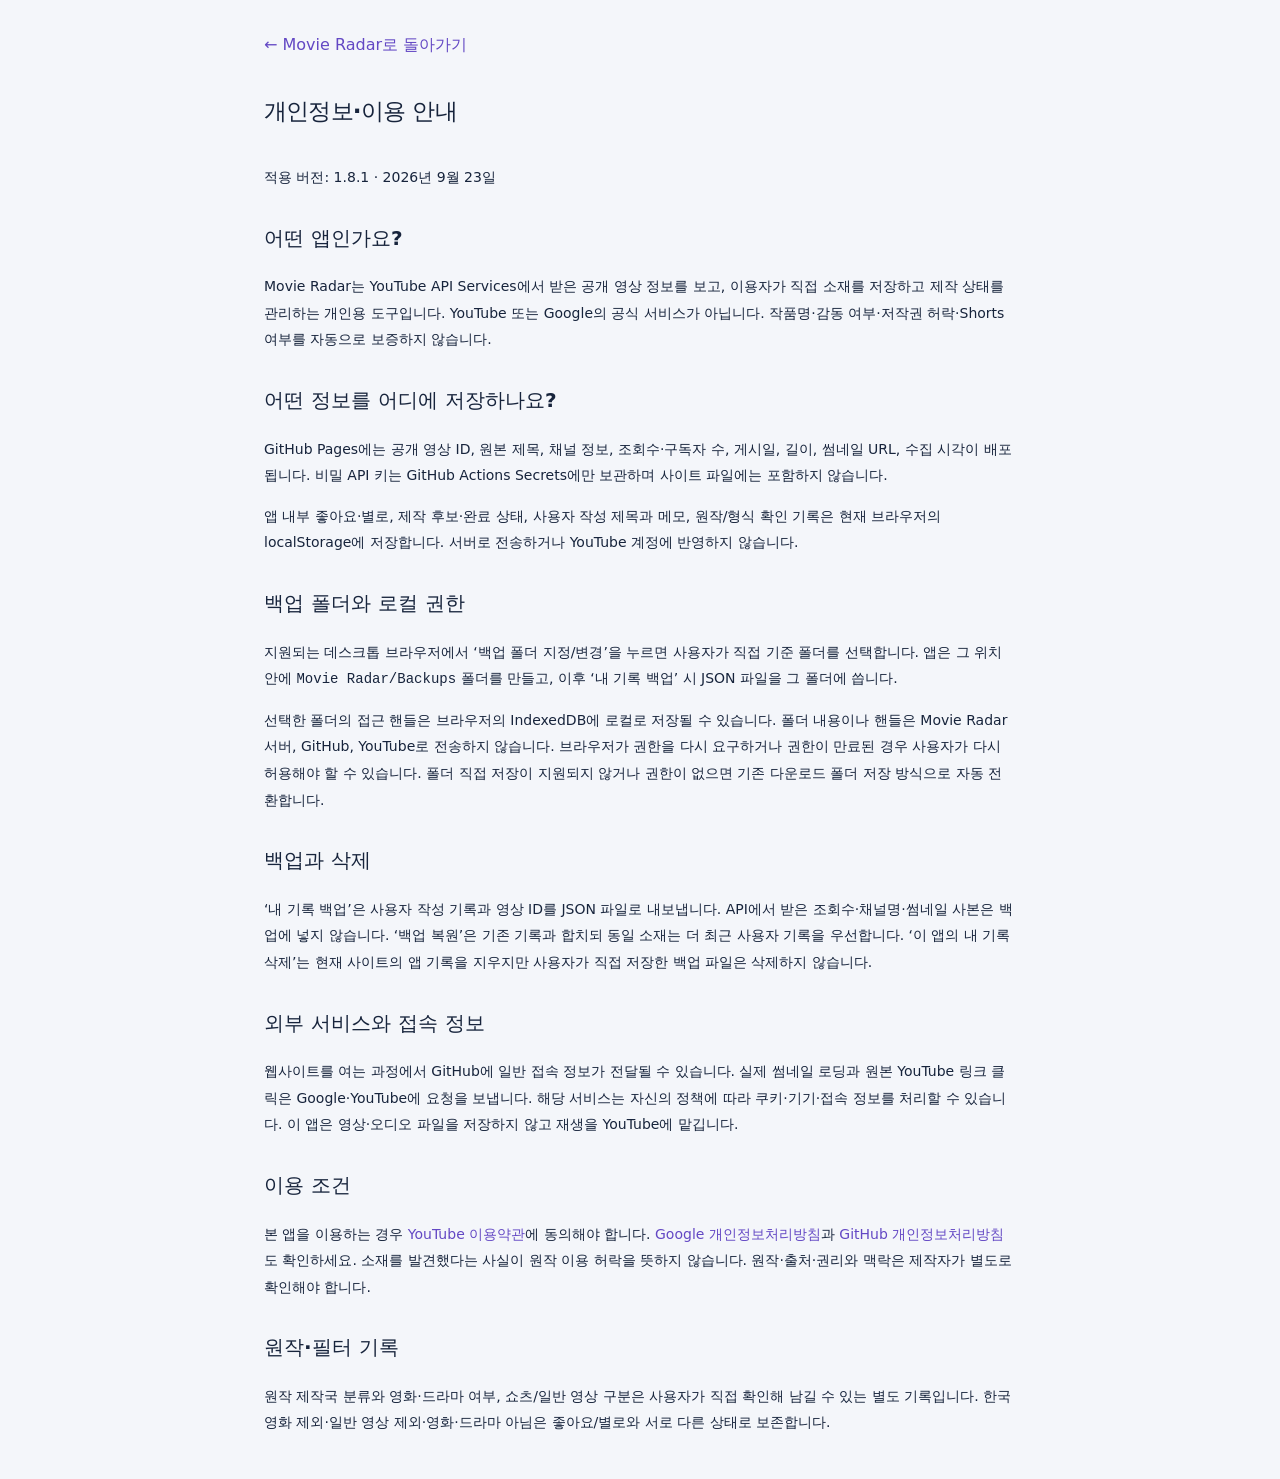
==== commit 085da3b1: "Add organized backup folder 1.8.1" ====
--- a/site/privacy.html
+++ b/site/privacy.html
@@ -1 +1 @@
-<!doctype html><html lang="ko"><head><meta charset="utf-8"><meta name="viewport" content="width=device-width,initial-scale=1"><title>Movie Radar 개인정보·이용 안내</title><link rel="stylesheet" href="styles.css"></head><body><main class="privacy"><a href="./">← Movie Radar로 돌아가기</a><h1>개인정보·이용 안내</h1><p>적용 버전: 1.0 · 2026년 9월 18일</p><h2>어떤 앱인가요?</h2><p>Movie Radar는 YouTube API Services에서 받은 공개 영상 정보를 보고, 이용자가 직접 소재를 저장하고 제작 상태를 관리하는 개인용 도구입니다. YouTube 또는 Google의 공식 서비스가 아닙니다. 작품명·감동 여부·저작권 허락·Shorts 여부를 자동으로 보증하지 않습니다.</p><h2>어떤 정보를 어디에 저장하나요?</h2><p>GitHub Pages에는 공개 영상 ID, 원본 제목, 채널 정보, 조회수·구독자 수, 게시일, 길이, 썸네일 URL, 수집 시각이 배포됩니다. 누구나 이 사이트의 공개 수집 결과를 열어볼 수 있습니다. 비밀 API 키는 GitHub Actions Secrets에만 보관하며 사이트 파일에는 포함하지 않습니다.</p><p>앱 내부 좋아요·별로, 제작 후보·완료 상태, 사용자 작성 제목과 메모는 현재 브라우저의 localStorage에 저장합니다. 서버로 전송하거나 YouTube 계정에 반영하지 않습니다. 사이트 관리자에게 별도 이용 분석이나 개인 평가를 보내는 코드가 없습니다. 같은 기기·브라우저 프로필을 사용하는 다른 사람이 기록을 볼 수 있으므로 공용 PC에서 주의하세요.</p><p>저장한 소재의 API 정보 임시 사본은 수집일 기준 29일 이내에만 사용하며, 앱 실행 때 만료 사본을 삭제합니다. 이후에도 직접 저장한 영상 링크·평가·메모는 유지됩니다. 앱을 열지 않는 동안 브라우저 저장 공간 자체를 원격 삭제할 수는 없습니다. 정기 수집을 중단한 사이트는 오래된 공개 배포 데이터도 별도 폐기해야 합니다.</p><h2>외부 서비스와 접속 정보</h2><p>웹사이트를 여는 과정에서 GitHub에 일반 접속 정보가 전달될 수 있습니다. 실제 썸네일 로딩과 원본 YouTube 링크 클릭은 Google·YouTube에 요청을 보냅니다. 해당 서비스는 자신의 정책에 따라 쿠키·기기·접속 정보를 처리할 수 있습니다. 이 앱은 영상·오디오 파일을 저장하지 않고 재생을 YouTube에 맡깁니다.</p><h2>백업과 삭제</h2><p>‘내 기록 백업’은 사용자 작성 기록과 영상 ID를 JSON 파일로 내보냅니다. API에서 받은 조회수·채널명·썸네일 사본은 백업에 넣지 않습니다. ‘백업 복원’은 기존 기록과 합치되 동일 소재는 더 최근 사용자 기록을 우선합니다. ‘이 앱의 내 기록 삭제’는 현재 사이트의 앱 기록을 지우고 다른 앱의 localStorage를 지우지 않습니다. 내려받은 백업 파일은 사용자가 직접 보관·삭제해야 합니다.</p><h2>이용 조건</h2><p>본 앱을 이용하는 경우 <a href="https://www.youtube.com/t/terms">YouTube 이용약관</a>에 동의해야 합니다. <a href="https://policies.google.com/privacy">Google 개인정보처리방침</a>과 <a href="https://docs.github.com/en/site-policy/privacy-policies/github-general-privacy-statement">GitHub 개인정보처리방침</a>도 확인하세요. 소재를 발견했다는 사실이 원작 이용 허락을 뜻하지 않습니다. 원작·출처·권리와 맥락은 제작자가 별도로 확인해야 합니다.</p><h2>문의와 운영 범위</h2><p>이 버전은 저장소 소유자 본인의 개인용 실행을 위한 것입니다. 다른 이용자에게 서비스를 제공하려면 운영자 연락처·보관 주기·동의 및 삭제 절차를 실제 운영 방식에 맞게 보완하고 플랫폼 이용 조건을 다시 확인하세요.</p><h2>원작 확인 기록</h2><p>원작 제작국 분류는 사용자가 직접 확인해 입력한 기록입니다. YouTube 영상의 제목, 사용 언어, 채널 국가만으로 영화 제작국을 자동 판정하지 않습니다. 한국 영화 제외는 해당 영상 ID에 적용되며 다른 편집본까지 자동으로 제외하지 않습니다. 원작 분류도 기존 좋아요·메모와 함께 이 브라우저에만 저장하고 사용자 백업에 포함합니다.</p><h2>버전 1.2 필터 안내</h2><p>제목·설명·태그·공개 분류 등의 규칙으로 영화/드라마 단서를 표시합니다. AI 영상 분석이나 원작 확인 결과가 아니며 오탐·누락이 가능합니다. 언어는 제목 문자·업로더 설정 또는 일부 단어를 기준으로 분류합니다. 검색어 언어·채널 국가를 원작 제작국으로 사용하지 않습니다.</p><p>표시 필터와 언어 선택은 이 브라우저에 저장됩니다. 필터 조작 자체는 YouTube API를 호출하지 않습니다. 영화/드라마가 아니라는 사용자 분류는 좋아요/별로와 따로 보관하고, 사용자 기록 백업에 포함합니다. 기존 보관함과 제작 후보에는 탐색 필터를 적용하지 않습니다. 직접 제외한 항목은 평가 기록에서 되돌릴 수 있습니다.</p></main></body></html>
+<!doctype html><html lang="ko"><head><meta charset="utf-8"><meta name="viewport" content="width=device-width,initial-scale=1"><title>Movie Radar 개인정보·이용 안내</title><link rel="stylesheet" href="styles.css?v=1.8.1"></head><body><main class="privacy"><a href="./">← Movie Radar로 돌아가기</a><h1>개인정보·이용 안내</h1><p>적용 버전: 1.8.1 · 2026년 9월 23일</p><h2>어떤 앱인가요?</h2><p>Movie Radar는 YouTube API Services에서 받은 공개 영상 정보를 보고, 이용자가 직접 소재를 저장하고 제작 상태를 관리하는 개인용 도구입니다. YouTube 또는 Google의 공식 서비스가 아닙니다. 작품명·감동 여부·저작권 허락·Shorts 여부를 자동으로 보증하지 않습니다.</p><h2>어떤 정보를 어디에 저장하나요?</h2><p>GitHub Pages에는 공개 영상 ID, 원본 제목, 채널 정보, 조회수·구독자 수, 게시일, 길이, 썸네일 URL, 수집 시각이 배포됩니다. 비밀 API 키는 GitHub Actions Secrets에만 보관하며 사이트 파일에는 포함하지 않습니다.</p><p>앱 내부 좋아요·별로, 제작 후보·완료 상태, 사용자 작성 제목과 메모, 원작/형식 확인 기록은 현재 브라우저의 localStorage에 저장합니다. 서버로 전송하거나 YouTube 계정에 반영하지 않습니다.</p><h2>백업 폴더와 로컬 권한</h2><p>지원되는 데스크톱 브라우저에서 ‘백업 폴더 지정/변경’을 누르면 사용자가 직접 기준 폴더를 선택합니다. 앱은 그 위치 안에 <code>Movie Radar/Backups</code> 폴더를 만들고, 이후 ‘내 기록 백업’ 시 JSON 파일을 그 폴더에 씁니다.</p><p>선택한 폴더의 접근 핸들은 브라우저의 IndexedDB에 로컬로 저장될 수 있습니다. 폴더 내용이나 핸들은 Movie Radar 서버, GitHub, YouTube로 전송하지 않습니다. 브라우저가 권한을 다시 요구하거나 권한이 만료된 경우 사용자가 다시 허용해야 할 수 있습니다. 폴더 직접 저장이 지원되지 않거나 권한이 없으면 기존 다운로드 폴더 저장 방식으로 자동 전환합니다.</p><h2>백업과 삭제</h2><p>‘내 기록 백업’은 사용자 작성 기록과 영상 ID를 JSON 파일로 내보냅니다. API에서 받은 조회수·채널명·썸네일 사본은 백업에 넣지 않습니다. ‘백업 복원’은 기존 기록과 합치되 동일 소재는 더 최근 사용자 기록을 우선합니다. ‘이 앱의 내 기록 삭제’는 현재 사이트의 앱 기록을 지우지만 사용자가 직접 저장한 백업 파일은 삭제하지 않습니다.</p><h2>외부 서비스와 접속 정보</h2><p>웹사이트를 여는 과정에서 GitHub에 일반 접속 정보가 전달될 수 있습니다. 실제 썸네일 로딩과 원본 YouTube 링크 클릭은 Google·YouTube에 요청을 보냅니다. 해당 서비스는 자신의 정책에 따라 쿠키·기기·접속 정보를 처리할 수 있습니다. 이 앱은 영상·오디오 파일을 저장하지 않고 재생을 YouTube에 맡깁니다.</p><h2>이용 조건</h2><p>본 앱을 이용하는 경우 <a href="https://www.youtube.com/t/terms">YouTube 이용약관</a>에 동의해야 합니다. <a href="https://policies.google.com/privacy">Google 개인정보처리방침</a>과 <a href="https://docs.github.com/en/site-policy/privacy-policies/github-general-privacy-statement">GitHub 개인정보처리방침</a>도 확인하세요. 소재를 발견했다는 사실이 원작 이용 허락을 뜻하지 않습니다. 원작·출처·권리와 맥락은 제작자가 별도로 확인해야 합니다.</p><h2>원작·필터 기록</h2><p>원작 제작국 분류와 영화·드라마 여부, 쇼츠/일반 영상 구분은 사용자가 직접 확인해 남길 수 있는 별도 기록입니다. 한국 영화 제외·일반 영상 제외·영화·드라마 아님은 좋아요/별로와 서로 다른 상태로 보존합니다.</p></main></body></html>
--- a/site/styles.css
+++ b/site/styles.css
@@ -1,4 +1,4 @@
-:root{--ink:#17243c;--muted:#68758b;--line:#dee4ed;--bg:#f4f6fa;--purple:#7155d9;--dark:#15253b;--soft:#efeafb;--white:#fff;font-family:Inter,"Noto Sans KR","Malgun Gothic",system-ui,sans-serif;color:var(--ink);background:var(--bg);font-synthesis:none}*{box-sizing:border-box}body{margin:0}button,input,select,textarea{font:inherit}button,a,input,select,textarea{touch-action:manipulation}button{cursor:pointer;border:1px solid var(--line);background:white;border-radius:9px;padding:10px 14px;color:var(--ink);font-size:14px;font-weight:600}button:hover{border-color:var(--purple);background:#f5f1ff}button:focus-visible,a:focus-visible{outline:3px solid #b6a5f4;outline-offset:3px}button:disabled{cursor:not-allowed;opacity:.45}a{color:#6348c4;text-decoration:none}a:hover{text-decoration:underline}.primary{background:var(--purple);color:white;border-color:var(--purple)}.primary:hover{background:#6146c7;color:white}.quiet{background:transparent}.header{display:flex;justify-content:space-between;align-items:center;background:white;border-bottom:1px solid var(--line);padding:22px max(24px,calc((100vw - 1220px)/2));gap:16px}.brand{display:flex;gap:13px;align-items:center}.brandmark{font-size:27px;font-weight:900;color:var(--purple);letter-spacing:-3px;padding:10px;border-radius:12px;background:var(--soft)}.brandmark span{color:var(--ink)}h1{font-size:23px;margin:0;letter-spacing:-.8px}.brand p{font-size:12px;margin:4px 0 0;color:var(--muted)}.header-actions{display:flex;gap:12px;align-items:center}.pill{background:var(--soft);color:#6348c4;border-radius:30px;padding:7px 11px;font-size:12px;font-weight:700}.pill.live{background:#e6f5ee;color:#28624c}main{max-width:1268px;margin:0 auto;padding:30px 24px}.hero{display:flex;justify-content:space-between;align-items:center;background:var(--dark);color:white;padding:34px 36px;border-radius:18px;gap:24px}.eyebrow{font-size:11px;color:#c3b3fa;letter-spacing:2px;margin:0 0 13px;font-weight:700}.hero h2{font-size:30px;letter-spacing:-1px;margin:0 0 10px}.hero p:not(.eyebrow){color:#cbd4e4;font-size:14px;line-height:1.7;margin:0}.hero-note{border-left:1px solid #506076;padding-left:30px;min-width:235px;font-size:14px}.hero-note strong,.hero-note span{display:block}.hero-note span{color:#bfcce0;font-size:12px;margin-top:9px}.notice{font-size:13px;line-height:1.6;background:#fff5df;color:#715820;border:1px solid #efdfb5;border-radius:10px;padding:12px 16px;margin:18px 0}.notice:empty{display:none}.notice.error{background:#fff0f0;color:#9a3232;border-color:#f0caca}.tabs{display:flex;gap:8px;margin-top:26px;border-bottom:1px solid var(--line);overflow-x:auto;padding-bottom:14px}.tabs button{border:none;background:transparent;white-space:nowrap}.tabs button.active{background:var(--soft);color:#6244c0}.tabs b{display:inline-block;background:white;border-radius:20px;padding:2px 7px;margin-left:5px;font-size:12px}.toolbar{display:flex;align-items:end;gap:10px;flex-wrap:wrap;margin:22px 0}.toolbar label{font-size:11px;color:var(--muted)}.toolbar select{display:block;background:white;border:1px solid var(--line);border-radius:9px;padding:11px 9px;margin-top:5px;color:var(--ink);font-size:13px;height:42px}.search{flex:1;min-width:210px}.search input{width:100%;border:1px solid var(--line);border-radius:9px;background:white;padding:13px 14px;font-size:13px;height:42px}.toolbar button{height:42px}.sectionline{display:flex;align-items:center;justify-content:space-between;margin:24px 0 14px;gap:15px}.sectionline h3{font-size:17px;margin:0}.sectionline span{font-size:12px;color:var(--muted)}.grid{display:grid;grid-template-columns:repeat(3,minmax(0,1fr));gap:16px}.card{background:white;border:1px solid var(--line);border-radius:14px;overflow:hidden;min-width:0}.thumb{width:100%;aspect-ratio:16/9;display:flex;align-items:center;justify-content:center;background:#e7ebf2;position:relative}.thumb img{width:100%;height:100%;object-fit:contain}.thumb.empty{color:#697991;padding:20px;text-align:center;font-size:13px}.demo-art{width:100%;height:100%;display:flex;flex-direction:column;align-items:center;justify-content:center;background:#eae5f7;color:#705795;gap:13px}.demo-art b{font-size:44px;font-weight:400}.demo-art span{font-size:12px;letter-spacing:3px}.body{padding:18px}.meta{font-size:11px;color:var(--muted);display:flex;justify-content:space-between;gap:12px;align-items:start;margin-bottom:9px}.card h4{font-size:16px;line-height:1.55;margin:0 0 14px;overflow-wrap:anywhere}.stats{display:grid;grid-template-columns:repeat(3,1fr);gap:7px;border-top:1px solid #edf0f5;border-bottom:1px solid #edf0f5;padding:13px 0;margin-bottom:12px}.stats span{font-size:10px;color:var(--muted);display:block;line-height:1.6}.stats strong{font-size:16px;display:block;margin-top:2px;letter-spacing:-.5px}.reason{color:#7a6a93;background:#f6f3fb;padding:8px 10px;border-radius:7px;font-size:11px;line-height:1.6;margin:0 0 12px;overflow-wrap:anywhere}.mynote{border-left:3px solid #c3b2eb;padding-left:10px;white-space:pre-wrap;color:#54637a;font-size:12px;line-height:1.6;margin:10px 0}.card .buttons{display:flex;flex-wrap:wrap;gap:7px;align-items:center}.buttons button,.buttons a{font-size:12px;padding:9px 11px}.open-link{display:inline-block;border:1px solid var(--line);border-radius:8px;color:var(--ink)}.open-link:hover{background:#f5f1ff;text-decoration:none}.buttons .like{background:var(--soft);border-color:#dcd2f5;color:#6547c0}.subbuttons{margin-top:10px;display:flex;gap:12px;flex-wrap:wrap}.subbuttons button,.link{border:0;background:transparent;color:#7a8292;font-size:11px;padding:2px}.danger{color:#a74b4b}.review .card{display:grid;grid-template-columns:minmax(280px,42%) 1fr;max-width:950px;margin:auto}.review .thumb{aspect-ratio:9/12;height:100%;min-height:330px}.review .body{padding:28px}.review h4{font-size:23px;margin-top:10px}.review .stats strong{font-size:21px}.review .buttons button,.review .buttons a{font-size:14px;padding:12px}.review .stats{margin:20px 0}.review .reason{font-size:12px}.review .meta{font-size:12px}.empty-state{border:1px dashed #cdd5e1;background:white;padding:52px 24px;text-align:center;border-radius:14px;color:var(--muted)}.empty-state h3{color:var(--ink);font-size:20px}.pager{display:flex;gap:12px;justify-content:center;align-items:center;margin:25px 0;flex-wrap:wrap}.pager span{font-size:12px;color:var(--muted)}.storagebar{border-top:1px solid var(--line);border-bottom:1px solid var(--line);display:flex;justify-content:space-between;align-items:center;gap:18px;padding:23px 0;margin-top:32px}.storagebar strong{font-size:13px}.storagebar p{font-size:12px;color:var(--muted);margin:7px 0 0}.storagebar button{font-size:12px}.storagebar>div:last-child{display:flex;gap:8px;flex-shrink:0}footer{font-size:11px;color:var(--muted);line-height:1.8;padding:20px 0}footer p{margin:7px 0}footer a{color:#667389}.toast{position:fixed;bottom:24px;left:50%;transform:translateX(-50%);padding:15px 24px;background:var(--ink);color:white;box-shadow:0 8px 30px #0002;border-radius:12px;font-size:14px;z-index:100;max-width:90vw}.toast button{margin-left:12px;padding:5px 8px;font-size:12px}dialog{border:1px solid var(--line);border-radius:18px;max-width:min(530px,94vw);width:530px;padding:28px;color:var(--ink)}dialog::backdrop{background:#10203888}dialog h2{font-size:22px;margin-top:0}dialog p{font-size:13px;line-height:1.8;color:var(--muted)}dialog label{display:block;font-size:13px;margin:18px 0}dialog input,dialog textarea{display:block;width:100%;border:1px solid var(--line);border-radius:9px;padding:12px;margin-top:8px;resize:vertical;color:var(--ink);background:#fafbfe}.dialogbuttons{display:flex;justify-content:flex-end;gap:8px;margin-top:18px}.sr{position:absolute;clip:rect(0,0,0,0);width:1px;height:1px;overflow:hidden}.privacy{max-width:800px;line-height:1.9}.privacy h1{margin:30px 0}.privacy h2{font-size:20px;margin-top:28px}.privacy li,.privacy p{font-size:14px}@media(max-width:920px){.grid{grid-template-columns:repeat(2,minmax(0,1fr))}.hero-note{display:none}.review .card{grid-template-columns:minmax(220px,38%) 1fr}.review .body{padding:22px}.review h4{font-size:20px}}@media(max-width:630px){.header{padding:17px 16px;align-items:start}.header-actions{flex-direction:column;gap:6px;align-items:end}.header-actions button{font-size:11px;padding:7px}.brand p{font-size:10px}h1{font-size:20px}main{padding:18px 14px}.hero{padding:25px 22px}.hero h2{font-size:25px}.hero p:not(.eyebrow){font-size:12px}.grid{grid-template-columns:1fr}.review .card{display:block}.review .thumb{aspect-ratio:16/9;min-height:0;height:auto}.review .body{padding:18px}.review h4{font-size:19px}.toolbar{gap:8px}.search{flex-basis:100%}.toolbar button{font-size:12px}.storagebar{flex-direction:column;align-items:start}.sectionline{align-items:start}.sectionline span{text-align:right}.pager button{font-size:12px}.tabs button{font-size:13px;padding:10px}.notice{font-size:12px}.stats strong{font-size:18px}}
+:root{--ink:#17243c;--muted:#68758b;--line:#dee4ed;--bg:#f4f6fa;--purple:#7155d9;--dark:#15253b;--soft:#efeafb;--white:#fff;font-family:Inter,"Noto Sans KR","Malgun Gothic",system-ui,sans-serif;color:var(--ink);background:var(--bg);font-synthesis:none}*{box-sizing:border-box}body{margin:0}button,input,select,textarea{font:inherit}button,a,input,select,textarea{touch-action:manipulation}button{cursor:pointer;border:1px solid var(--line);background:white;border-radius:9px;padding:10px 14px;color:var(--ink);font-size:14px;font-weight:600}button:hover{border-color:var(--purple);background:#f5f1ff}button:focus-visible,a:focus-visible{outline:3px solid #b6a5f4;outline-offset:3px}button:disabled{cursor:not-allowed;opacity:.45}a{color:#6348c4;text-decoration:none}a:hover{text-decoration:underline}.primary{background:var(--purple);color:white;border-color:var(--purple)}.primary:hover{background:#6146c7;color:white}.quiet{background:transparent}.header{display:flex;justify-content:space-between;align-items:center;background:white;border-bottom:1px solid var(--line);padding:22px max(24px,calc((100vw - 1220px)/2));gap:16px}.brand{display:flex;gap:13px;align-items:center}.brandmark{font-size:27px;font-weight:900;color:var(--purple);letter-spacing:-3px;padding:10px;border-radius:12px;background:var(--soft)}.brandmark span{color:var(--ink)}h1{font-size:23px;margin:0;letter-spacing:-.8px}.brand p{font-size:12px;margin:4px 0 0;color:var(--muted)}.header-actions{display:flex;gap:12px;align-items:center}.pill{background:var(--soft);color:#6348c4;border-radius:30px;padding:7px 11px;font-size:12px;font-weight:700}.pill.live{background:#e6f5ee;color:#28624c}main{max-width:1268px;margin:0 auto;padding:30px 24px}.hero{display:flex;justify-content:space-between;align-items:center;background:var(--dark);color:white;padding:34px 36px;border-radius:18px;gap:24px}.eyebrow{font-size:11px;color:#c3b3fa;letter-spacing:2px;margin:0 0 13px;font-weight:700}.hero h2{font-size:30px;letter-spacing:-1px;margin:0 0 10px}.hero p:not(.eyebrow){color:#cbd4e4;font-size:14px;line-height:1.7;margin:0}.hero-note{border-left:1px solid #506076;padding-left:30px;min-width:235px;font-size:14px}.hero-note strong,.hero-note span{display:block}.hero-note span{color:#bfcce0;font-size:12px;margin-top:9px}.notice{font-size:13px;line-height:1.6;background:#fff5df;color:#715820;border:1px solid #efdfb5;border-radius:10px;padding:12px 16px;margin:18px 0}.notice:empty{display:none}.notice.error{background:#fff0f0;color:#9a3232;border-color:#f0caca}.tabs{display:flex;gap:8px;margin-top:26px;border-bottom:1px solid var(--line);overflow-x:auto;padding-bottom:14px}.tabs button{border:none;background:transparent;white-space:nowrap}.tabs button.active{background:var(--soft);color:#6244c0}.tabs b{display:inline-block;background:white;border-radius:20px;padding:2px 7px;margin-left:5px;font-size:12px}.toolbar{display:flex;align-items:end;gap:10px;flex-wrap:wrap;margin:22px 0}.toolbar label{font-size:11px;color:var(--muted)}.toolbar select{display:block;background:white;border:1px solid var(--line);border-radius:9px;padding:11px 9px;margin-top:5px;color:var(--ink);font-size:13px;height:42px}.search{flex:1;min-width:210px}.search input{width:100%;border:1px solid var(--line);border-radius:9px;background:white;padding:13px 14px;font-size:13px;height:42px}.toolbar button{height:42px}.sectionline{display:flex;align-items:center;justify-content:space-between;margin:24px 0 14px;gap:15px}.sectionline h3{font-size:17px;margin:0}.sectionline span{font-size:12px;color:var(--muted)}.grid{display:grid;grid-template-columns:repeat(3,minmax(0,1fr));gap:16px}.card{background:white;border:1px solid var(--line);border-radius:14px;overflow:hidden;min-width:0}.thumb{width:100%;aspect-ratio:16/9;display:flex;align-items:center;justify-content:center;background:#e7ebf2;position:relative}.thumb img{width:100%;height:100%;object-fit:contain}.thumb.empty{color:#697991;padding:20px;text-align:center;font-size:13px}.demo-art{width:100%;height:100%;display:flex;flex-direction:column;align-items:center;justify-content:center;background:#eae5f7;color:#705795;gap:13px}.demo-art b{font-size:44px;font-weight:400}.demo-art span{font-size:12px;letter-spacing:3px}.body{padding:18px}.meta{font-size:11px;color:var(--muted);display:flex;justify-content:space-between;gap:12px;align-items:start;margin-bottom:9px}.card h4{font-size:16px;line-height:1.55;margin:0 0 14px;overflow-wrap:anywhere}.stats{display:grid;grid-template-columns:repeat(3,1fr);gap:7px;border-top:1px solid #edf0f5;border-bottom:1px solid #edf0f5;padding:13px 0;margin-bottom:12px}.stats span{font-size:10px;color:var(--muted);display:block;line-height:1.6}.stats strong{font-size:16px;display:block;margin-top:2px;letter-spacing:-.5px}.reason{color:#7a6a93;background:#f6f3fb;padding:8px 10px;border-radius:7px;font-size:11px;line-height:1.6;margin:0 0 12px;overflow-wrap:anywhere}.mynote{border-left:3px solid #c3b2eb;padding-left:10px;white-space:pre-wrap;color:#54637a;font-size:12px;line-height:1.6;margin:10px 0}.card .buttons{display:flex;flex-wrap:wrap;gap:7px;align-items:center}.buttons button,.buttons a{font-size:12px;padding:9px 11px}.open-link{display:inline-block;border:1px solid var(--line);border-radius:8px;color:var(--ink)}.open-link:hover{background:#f5f1ff;text-decoration:none}.buttons .like{background:var(--soft);border-color:#dcd2f5;color:#6547c0}.buttons .like.saved{background:#6f53d5;color:white;border-color:#6f53d5;opacity:1}.buttons .dislike.saved{background:#eef1f5;color:#525d70;border-color:#cfd6e0;opacity:1}.card.is-liked{border-color:#9b85eb;box-shadow:0 0 0 2px #e9e2ff}.card.is-disliked{opacity:.82} [title]{cursor:help} button[title],a[title]{cursor:pointer}.subbuttons{margin-top:10px;display:flex;gap:12px;flex-wrap:wrap}.subbuttons button,.link{border:0;background:transparent;color:#7a8292;font-size:11px;padding:2px}.danger{color:#a74b4b}.review .card{display:grid;grid-template-columns:minmax(280px,42%) 1fr;max-width:950px;margin:auto}.review .thumb{aspect-ratio:9/12;height:100%;min-height:330px}.review .body{padding:28px}.review h4{font-size:23px;margin-top:10px}.review .stats strong{font-size:21px}.review .buttons button,.review .buttons a{font-size:14px;padding:12px}.review .stats{margin:20px 0}.review .reason{font-size:12px}.review .meta{font-size:12px}.empty-state{border:1px dashed #cdd5e1;background:white;padding:52px 24px;text-align:center;border-radius:14px;color:var(--muted)}.empty-state h3{color:var(--ink);font-size:20px}.pager{display:flex;gap:12px;justify-content:center;align-items:center;margin:25px 0;flex-wrap:wrap}.pager span{font-size:12px;color:var(--muted)}.storagebar{border-top:1px solid var(--line);border-bottom:1px solid var(--line);display:flex;justify-content:space-between;align-items:center;gap:18px;padding:23px 0;margin-top:32px}.storagebar strong{font-size:13px}.storagebar p{font-size:12px;color:var(--muted);margin:7px 0 0}.storagebar button{font-size:12px}.storagebar>div:last-child{display:flex;gap:8px;flex-shrink:0}footer{font-size:11px;color:var(--muted);line-height:1.8;padding:20px 0}footer p{margin:7px 0}footer a{color:#667389}.toast{position:fixed;bottom:24px;left:50%;transform:translateX(-50%);padding:15px 24px;background:var(--ink);color:white;box-shadow:0 8px 30px #0002;border-radius:12px;font-size:14px;z-index:100;max-width:90vw}.toast button{margin-left:12px;padding:5px 8px;font-size:12px}dialog{border:1px solid var(--line);border-radius:18px;max-width:min(530px,94vw);width:530px;padding:28px;color:var(--ink)}dialog::backdrop{background:#10203888}dialog h2{font-size:22px;margin-top:0}dialog p{font-size:13px;line-height:1.8;color:var(--muted)}dialog label{display:block;font-size:13px;margin:18px 0}dialog input,dialog textarea{display:block;width:100%;border:1px solid var(--line);border-radius:9px;padding:12px;margin-top:8px;resize:vertical;color:var(--ink);background:#fafbfe}.dialogbuttons{display:flex;justify-content:flex-end;gap:8px;margin-top:18px}.sr{position:absolute;clip:rect(0,0,0,0);width:1px;height:1px;overflow:hidden}.privacy{max-width:800px;line-height:1.9}.privacy h1{margin:30px 0}.privacy h2{font-size:20px;margin-top:28px}.privacy li,.privacy p{font-size:14px}@media(max-width:920px){.grid{grid-template-columns:repeat(2,minmax(0,1fr))}.hero-note{display:none}.review .card{grid-template-columns:minmax(220px,38%) 1fr}.review .body{padding:22px}.review h4{font-size:20px}}@media(max-width:630px){.header{padding:17px 16px;align-items:start}.header-actions{flex-direction:column;gap:6px;align-items:end}.header-actions button{font-size:11px;padding:7px}.brand p{font-size:10px}h1{font-size:20px}main{padding:18px 14px}.hero{padding:25px 22px}.hero h2{font-size:25px}.hero p:not(.eyebrow){font-size:12px}.grid{grid-template-columns:1fr}.review .card{display:block}.review .thumb{aspect-ratio:16/9;min-height:0;height:auto}.review .body{padding:18px}.review h4{font-size:19px}.toolbar{gap:8px}.search{flex-basis:100%}.toolbar button{font-size:12px}.storagebar{flex-direction:column;align-items:start}.sectionline{align-items:start}.sectionline span{text-align:right}.pager button{font-size:12px}.tabs button{font-size:13px;padding:10px}.notice{font-size:12px}.stats strong{font-size:18px}}
 
 /* v1.1: explicit original-country review */
 .origin-box{border:1px solid #ead9ab;background:#fffaf0;border-radius:8px;padding:10px 12px;margin:12px 0;line-height:1.5;font-size:12px}
@@ -20,3 +20,35 @@
 .filter-summary{background:var(--bg);border-radius:8px;padding:10px;font-size:12px;color:#4c5c72;line-height:1.7;margin-top:13px}.filter-footnote{font-size:11px;color:var(--muted);line-height:1.7;margin:9px 0 0}
 .evidence{margin:12px 0;font-size:11px;line-height:1.6}.evidence-chips{display:flex;gap:6px;flex-wrap:wrap}.evidence-chips span{border:1px solid var(--line);border-radius:7px;padding:3px 7px;background:#f5f7fb;color:#4b607b}.evidence details{margin-top:6px;color:var(--muted)}.evidence summary{cursor:pointer}.evidence p{margin:6px 0}
 @media(max-width:630px){.filter-panel{padding:14px}.filter-row{gap:10px}.filter-row>label{flex:1 1 46%}.filter-row select{width:100%;font-size:12px}.filter-row .duration-inputs{flex:1 1 46%}.balance-check span{display:block;flex-basis:100%;line-height:1.7}.filter-summary{font-size:11px}}
+
+/* 1.4: provenance, not a content/quality score. */
+.discovery-controls{display:flex;gap:14px;flex-wrap:wrap;align-items:end;margin-top:16px;border-top:1px solid var(--line);padding-top:15px}
+.discovery-controls>label{font-size:11px;color:var(--muted);display:flex;flex-direction:column;gap:6px}
+.discovery-controls select{padding:10px;border:1px solid var(--line);border-radius:8px;background:white;color:var(--ink);max-width:100%;font:inherit;font-size:12px}
+.discovery-controls .mix-label{flex-direction:row;align-items:center;padding:10px 0}
+.discovery-summary{font-size:12px;background:var(--bg);border:1px solid var(--line);border-radius:9px;padding:11px;margin-top:12px;line-height:1.7}
+.discovery-summary summary,.format-details summary{cursor:pointer}
+.discovery-summary ul{padding-left:20px}.discovery-summary p{font-size:11px;color:var(--muted)}
+.discovery-evidence{font-size:11px;margin:12px 0;line-height:1.6}
+.route-chips{display:flex;flex-wrap:wrap;gap:5px}.route-chips span{background:var(--soft);color:var(--purple);border-radius:6px;padding:3px 7px}
+.discovery-evidence small{display:block;color:var(--muted);margin-top:4px}
+.format-details{padding:8px;border:1px solid var(--line);border-radius:8px;margin-top:8px;background:var(--bg)}
+.format-details p{color:var(--muted);margin:6px 0}.format-details button{font-size:11px}
+@media(max-width:630px){.discovery-controls>label{flex:1 1 100%}.discovery-controls select{width:100%}}
+
+.collection-panel{margin:16px 0;padding:18px;border:1px solid #d9def0;border-radius:14px;background:#fff}.collection-grid{display:grid;grid-template-columns:repeat(3,minmax(0,1fr));gap:12px;align-items:end}.collection-grid label{display:flex;flex-direction:column;gap:6px}.collection-grid select,.collection-grid input{min-height:40px}.collection-actions{display:flex;gap:8px;flex-wrap:wrap;margin-top:12px}.collection-panel .muted{font-size:12px;color:#70778c;margin-left:8px}.collection-panel code{background:#f2f3f8;padding:2px 5px;border-radius:5px}@media(max-width:780px){.collection-grid{grid-template-columns:1fr}.collection-actions button{flex:1 1 auto}}
+
+
+/* 1.6.2: evidence tiers + browser-local taste assist. No hidden score. */
+.priority-strip{display:flex;gap:6px;flex-wrap:wrap;align-items:center;margin:0 0 10px}.priority-strip span{font-size:11px;font-weight:700;border-radius:999px;padding:5px 8px;border:1px solid var(--line);background:#f5f7fb;color:#536176}.priority-strip.priority>span:first-child{background:#eef8f2;border-color:#b9ddc8;color:#296247}.priority-strip.review>span:first-child{background:#fff8e9;border-color:#ecd8a3;color:#7a6024}.priority-strip.low>span:first-child{background:#f3f4f6;border-color:#d5dae2;color:#6a7280}.priority-strip .taste{background:#f1ebff;border-color:#cfc0f4;color:#6649bd}.taste-assist{border-top:1px dashed var(--line);padding-top:10px}
+
+/* 1.8 preference evidence: labels only, never a hidden score. */
+.priority-strip .taste.pref-close{font-weight:700}
+.priority-strip .taste.pref-adjacent{font-weight:600}
+.priority-strip .taste.pref-explore{opacity:.86}
+.priority-strip .taste.pref-low{opacity:.68}
+
+/* 1.8.1: local backup-folder status. */
+.backup-location{display:inline-block;margin-top:4px;color:#5f4bb6;font-weight:600}
+.storagebar>div:last-child{flex-wrap:wrap;justify-content:flex-end}
+@media(max-width:630px){.storagebar>div:last-child{width:100%;justify-content:flex-start}.storagebar>div:last-child button{flex:1 1 auto}}
